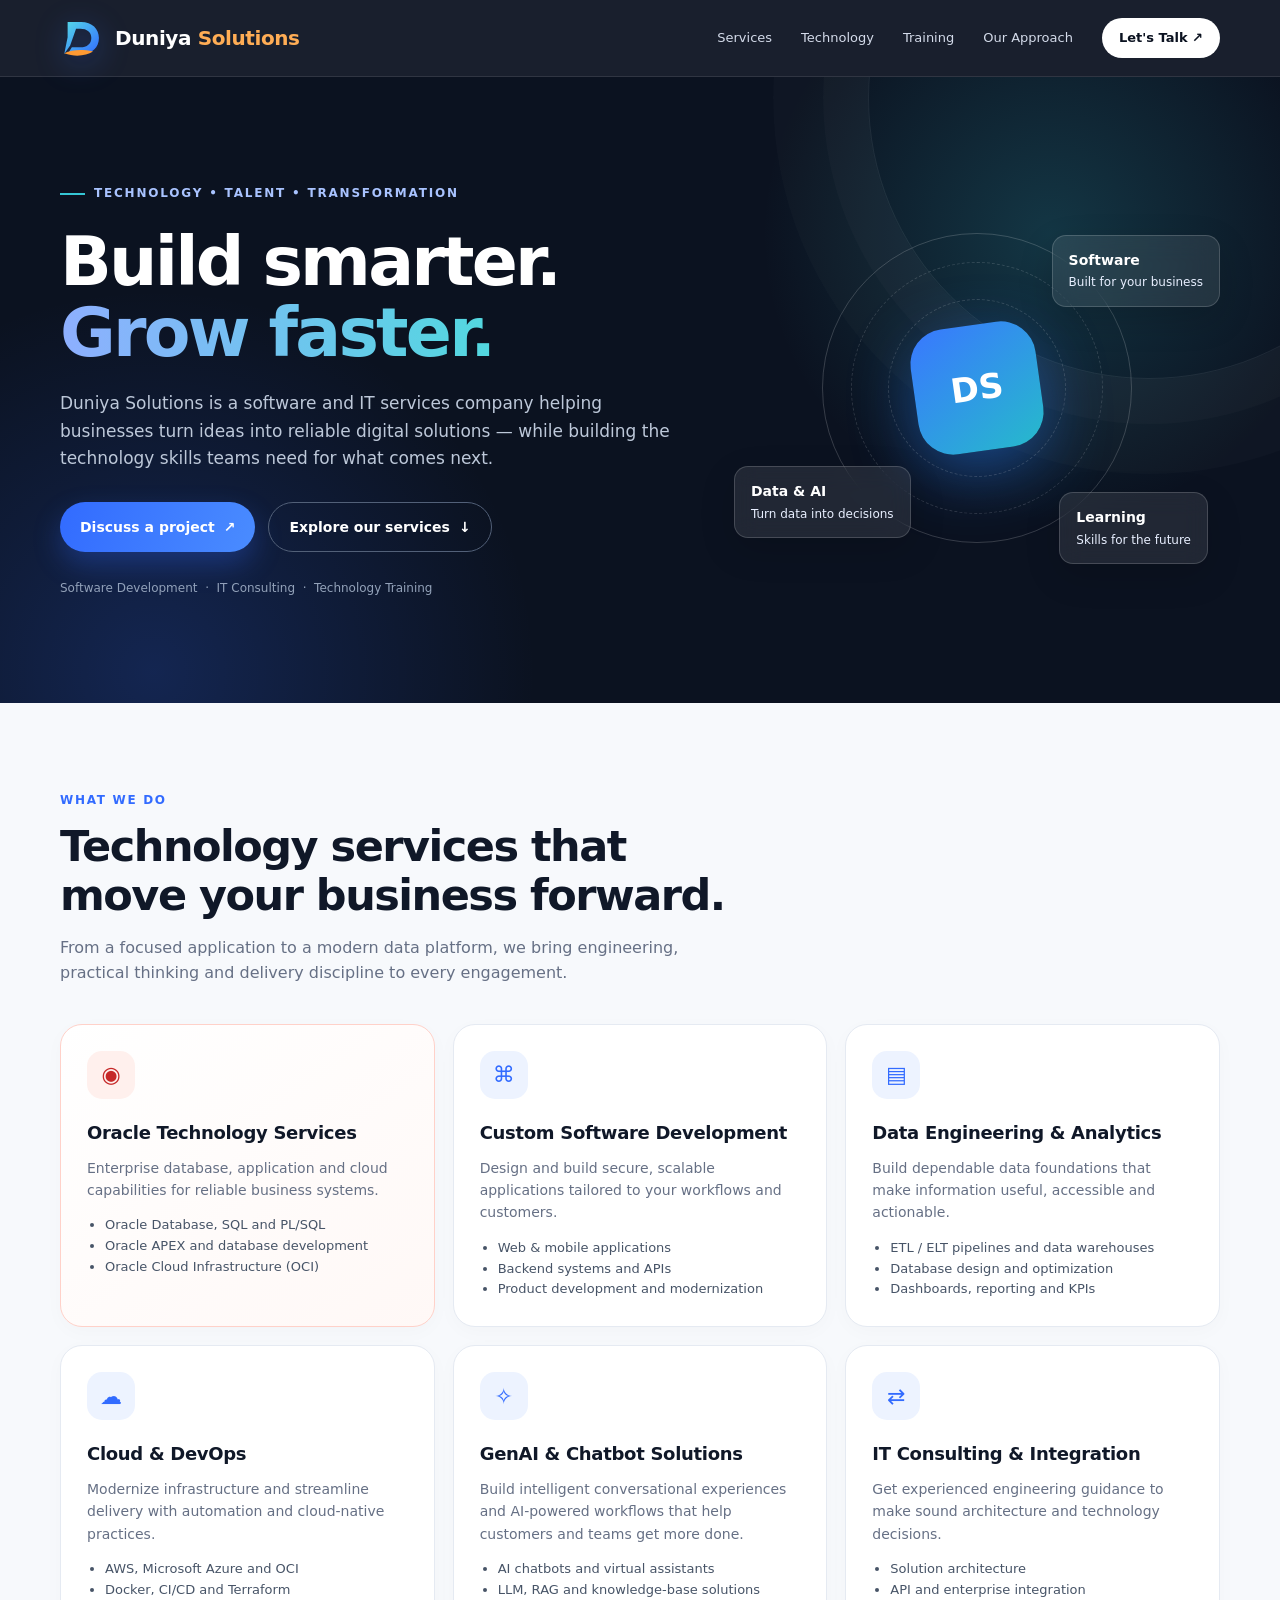
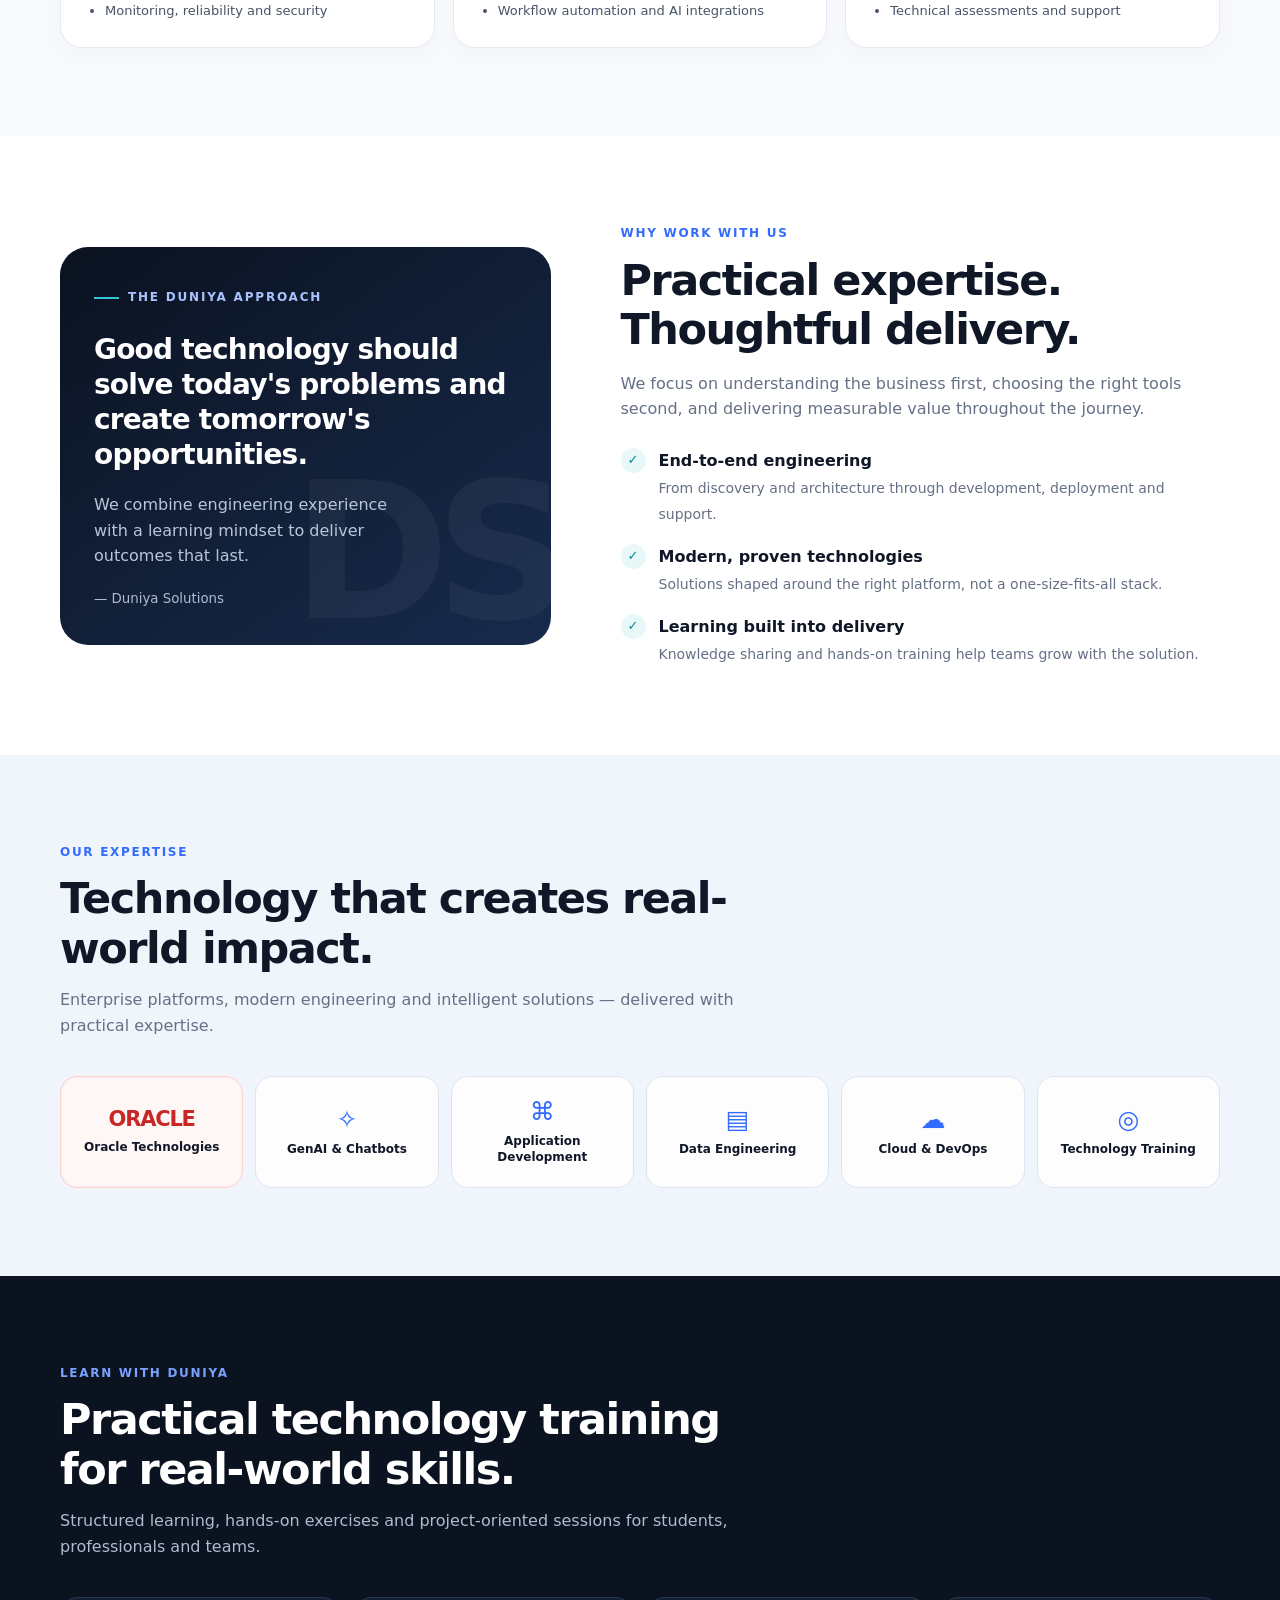
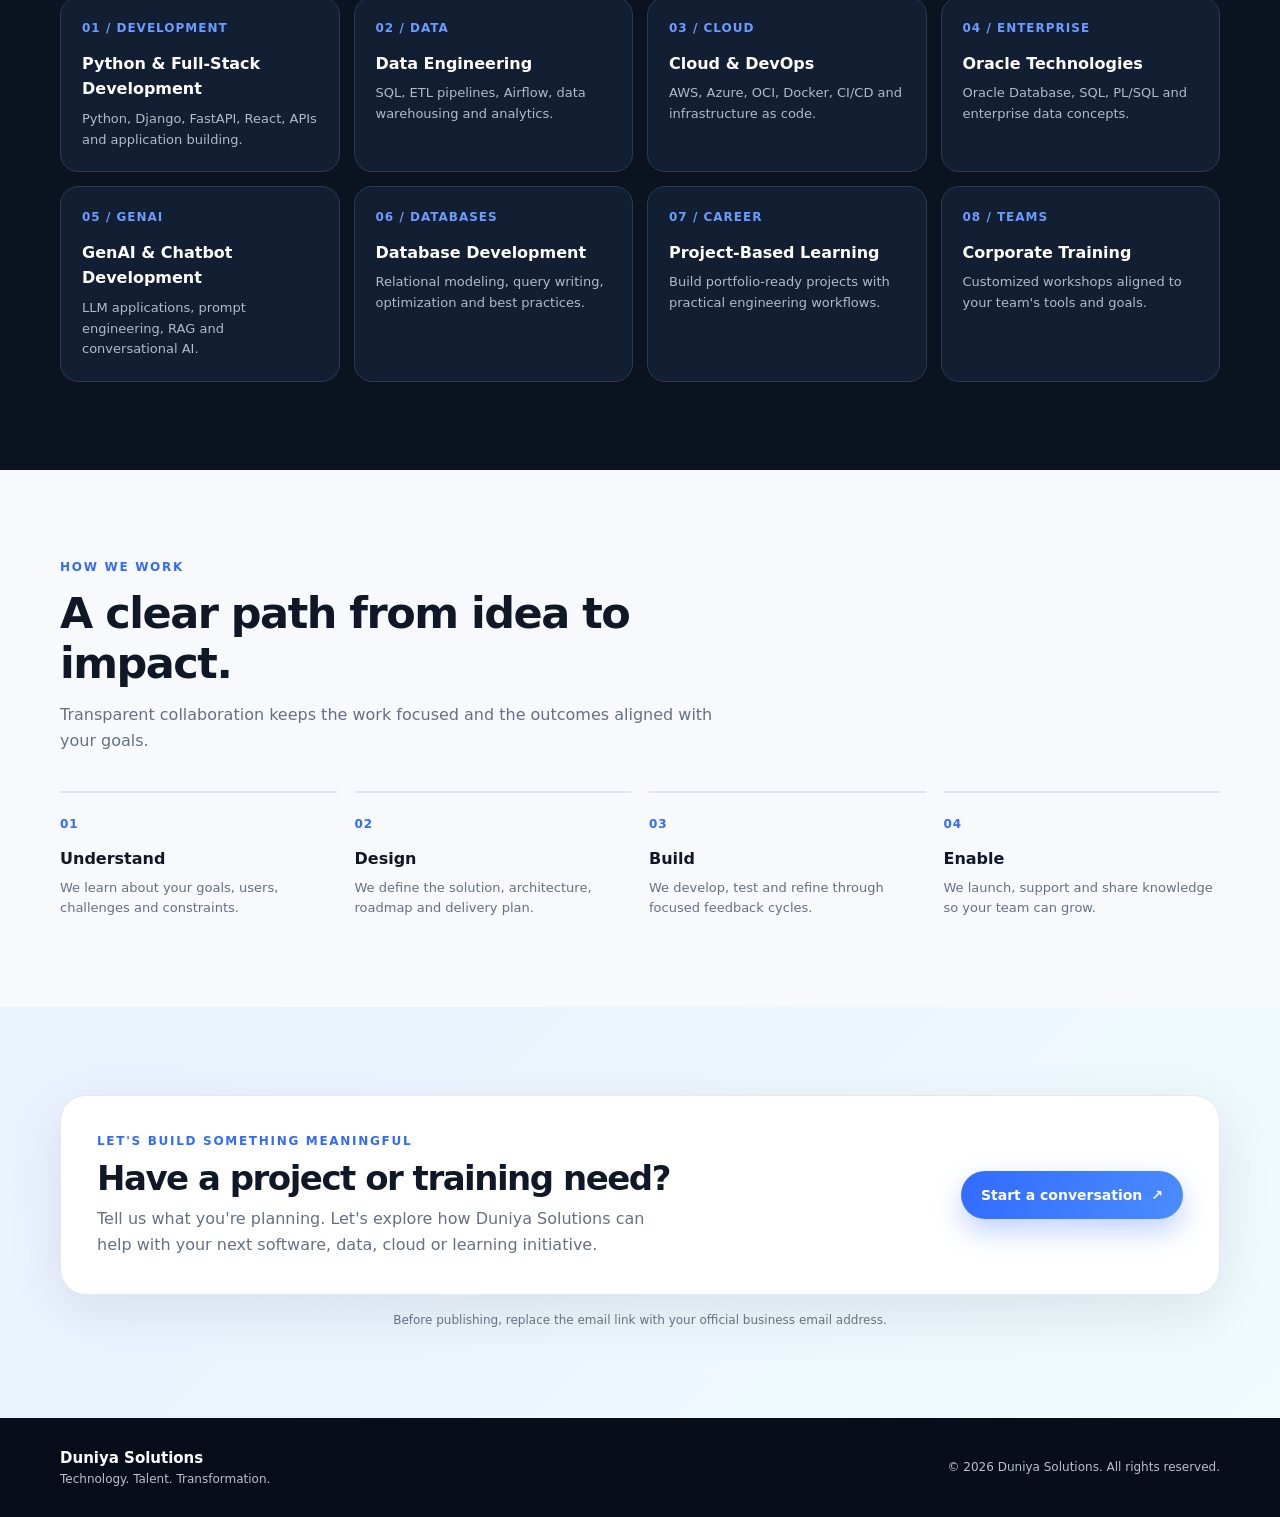
==== index.html @ d9792e9b "Initial commit" ====
<!DOCTYPE html>
<html lang="en">
<head>
  <meta charset="UTF-8" />
  <meta name="viewport" content="width=device-width, initial-scale=1.0" />
  <meta name="description" content="Duniya Solutions provides IT services, Oracle technology solutions, GenAI and chatbot development, and hands-on technology training." />
  <meta name="theme-color" content="#0b1220" />
  <title>Duniya Solutions | IT Services & Technology Training</title>
  <style>
    :root {
      --bg: #f7f9fc; --ink: #101828; --muted: #667085; --navy: #0b1220;
      --blue: #326bff; --cyan: #35c6d5; --line: #e5eaf2; --white: #fff;
      --soft: #edf3ff; --shadow: 0 18px 55px rgba(16,24,40,.09);
      --radius: 22px;
    }
    * { box-sizing: border-box; }
    html { scroll-behavior: smooth; }
    body { margin: 0; font-family: Inter, ui-sans-serif, system-ui, -apple-system, BlinkMacSystemFont, "Segoe UI", sans-serif; color: var(--ink); background: var(--bg); line-height: 1.6; }
    a { color: inherit; text-decoration: none; }
    .container { width: min(1160px, calc(100% - 44px)); margin: 0 auto; }
    .nav-wrap { position: sticky; top: 0; z-index: 20; background: rgba(11,18,32,.94); backdrop-filter: blur(14px); border-bottom: 1px solid rgba(255,255,255,.1); }
    nav { height: 76px; display: flex; align-items: center; justify-content: space-between; color: white; }
    .brand { display: flex; align-items: center; gap: 11px; font-weight: 800; letter-spacing: -.4px; font-size: 20px; }
    .brand-mark { width: 44px; height: 44px; flex: 0 0 44px; filter: drop-shadow(0 7px 15px rgba(50,107,255,.35)); overflow: visible; } .brand em { color:#ffad55; font-style:normal; }
    .nav-links { display: flex; align-items: center; gap: 29px; font-size: 13px; color: #d4dbea; }
    .nav-links a:hover { color: white; }
    .nav-cta { padding: 10px 17px; border-radius: 999px; background: white; color: var(--navy)!important; font-weight: 750; }
    .menu-btn { display: none; border: 1px solid #344054; color: white; background: transparent; border-radius: 10px; padding: 8px 11px; font-size: 20px; }
    .hero { position: relative; overflow: hidden; background: radial-gradient(circle at 82% 25%,rgba(53,198,213,.2),transparent 25%), radial-gradient(circle at 12% 95%,rgba(50,107,255,.22),transparent 30%), var(--navy); color: white; padding: 100px 0 104px; }
    .hero:after { content:""; position:absolute; width:560px; height:560px; border:1px solid rgba(255,255,255,.08); border-radius:50%; right:-150px; top:-260px; box-shadow:0 0 0 45px rgba(255,255,255,.018),0 0 0 95px rgba(255,255,255,.014); }
    .hero-grid { display:grid; grid-template-columns: 1.12fr .88fr; gap:55px; align-items:center; position:relative; z-index:1; }
    .eyebrow { display:inline-flex; align-items:center; gap:9px; color:#a9c3ff; font-size:12px; text-transform:uppercase; letter-spacing:1.8px; font-weight:800; }
    .eyebrow:before { content:""; width:25px; height:2px; background:var(--cyan); }
    h1 { font-size: clamp(42px,6vw,68px); line-height:1.05; letter-spacing:-2.8px; margin:22px 0; max-width:720px; }
    h1 span { background:linear-gradient(90deg,#8eafff,#52d8df); -webkit-background-clip:text; background-clip:text; color:transparent; }
    .hero p { color:#bdc8d9; font-size:17px; max-width:610px; margin:0 0 30px; }
    .actions { display:flex; gap:13px; flex-wrap:wrap; }
    .btn { display:inline-flex; align-items:center; justify-content:center; gap:9px; padding:13px 20px; border-radius:999px; font-weight:750; font-size:14px; transition:.2s; }
    .btn-primary { background:linear-gradient(110deg,var(--blue),#4a8cff); color:white; box-shadow:0 12px 28px rgba(50,107,255,.3); }
    .btn-primary:hover { transform:translateY(-2px); }
    .btn-outline { border:1px solid #526078; color:white; }
    .hero-note { margin-top:27px; color:#93a2b9; font-size:12px; }
    .visual { min-height:360px; position:relative; display:grid; place-items:center; }
    .orbit { width:310px; height:310px; border:1px solid rgba(255,255,255,.18); border-radius:50%; display:grid; place-items:center; position:relative; }
    .orbit:before,.orbit:after { content:""; position:absolute; border:1px dashed rgba(255,255,255,.15); border-radius:50%; }
    .orbit:before { inset:28px; } .orbit:after { inset:65px; }
    .core { width:126px; height:126px; border-radius:35px; background:linear-gradient(145deg,#3978ff,#26bacb); display:grid; place-items:center; font-size:34px; font-weight:900; box-shadow:0 20px 65px rgba(40,126,255,.45); transform:rotate(-8deg); }
    .float-card { position:absolute; padding:13px 16px; background:rgba(255,255,255,.09); border:1px solid rgba(255,255,255,.17); backdrop-filter:blur(12px); border-radius:14px; color:#e8efff; font-size:12px; box-shadow:0 12px 35px rgba(0,0,0,.15); }
    .float-card b { display:block; font-size:14px; color:white; margin-bottom:2px; }
    .fc1 { top:27px; right:0; } .fc2 { bottom:30px; left:0; } .fc3 { bottom:4px; right:12px; }
    .section { padding:88px 0; }
    .section-head { max-width:680px; margin-bottom:38px; }
    .kicker { color:var(--blue); font-size:12px; text-transform:uppercase; letter-spacing:1.7px; font-weight:850; }
    h2 { font-size:clamp(30px,4vw,43px); letter-spacing:-1.5px; line-height:1.15; margin:12px 0 14px; }
    .section-head p { color:var(--muted); margin:0; font-size:16px; }
    .services { display:grid; grid-template-columns:repeat(3,1fr); gap:18px; }
    .service { background:white; border:1px solid var(--line); border-radius:var(--radius); padding:26px; box-shadow:0 5px 20px rgba(16,24,40,.025); transition:.2s; }
    .service:hover { transform:translateY(-4px); box-shadow:var(--shadow); }
    .service-icon { width:48px; height:48px; border-radius:15px; background:var(--soft); color:var(--blue); display:grid; place-items:center; font-size:22px; margin-bottom:20px; }
    .service h3 { margin:0 0 9px; font-size:18px; letter-spacing:-.3px; }
    .service p { color:var(--muted); font-size:14px; margin:0; }
    .service ul { padding-left:18px; margin:14px 0 0; color:#475467; font-size:13px; }
    .split { background:white; }
    .split-grid { display:grid; grid-template-columns:.9fr 1.1fr; gap:70px; align-items:center; }
    .statement { background:linear-gradient(145deg,#0b1220,#172b4d); color:white; border-radius:28px; padding:34px; min-height:340px; position:relative; overflow:hidden; }
    .statement:after { content:"DS"; position:absolute; right:-6px; bottom:-60px; font-size:190px; font-weight:900; color:rgba(255,255,255,.045); letter-spacing:-15px; }
    .statement .quote { font-size:28px; line-height:1.25; font-weight:750; letter-spacing:-.8px; position:relative; z-index:1; margin-top:25px; }
    .statement small { color:#aebbd0; position:relative; z-index:1; }
    .check-list { display:grid; gap:17px; margin-top:26px; }
    .check { display:flex; gap:13px; align-items:flex-start; }
    .check-mark { flex:0 0 25px; width:25px; height:25px; border-radius:50%; background:#e8f8f8; color:#078b98; display:grid; place-items:center; font-size:13px; font-weight:900; }
    .check b { display:block; margin-bottom:2px; } .check span { color:var(--muted); font-size:14px; }
    .tech { background:#f0f4fb; }
    .tech-grid { display:grid; grid-template-columns:1fr 1fr; gap:18px; }
    .tech-card { background:white; border:1px solid var(--line); border-radius:20px; padding:23px; }
    .tech-card h3 { margin:0 0 14px; font-size:16px; }
    .tags { display:flex; flex-wrap:wrap; gap:8px; }
    .tag { background:#f3f6fb; border:1px solid #e7ecf4; border-radius:999px; padding:7px 11px; font-size:12px; color:#344054; font-weight:650; }
    .tag.oracle { background:#fff1ef; border-color:#ffd8d2; color:#b42318; }
    .training { background:var(--navy); color:white; }
    .training .section-head p { color:#aebbd0; }
    .training-grid { display:grid; grid-template-columns:repeat(4,1fr); gap:14px; }
    .course { border:1px solid #2c3a52; background:#121e31; border-radius:18px; padding:21px; }
    .course .num { color:#6d9bff; font-size:12px; font-weight:850; letter-spacing:1px; }
    .course h3 { font-size:16px; margin:12px 0 7px; }
    .course p { color:#aebbd0; font-size:13px; margin:0; }
    .training .kicker { color:#79a1ff; }
    .process-grid { display:grid; grid-template-columns:repeat(4,1fr); gap:18px; counter-reset:step; }
    .process { border-top:2px solid #dce5f5; padding-top:17px; }
    .process:before { counter-increment:step; content:"0" counter(step); color:var(--blue); font-weight:850; font-size:12px; letter-spacing:1px; }
    .process h3 { font-size:16px; margin:10px 0 6px; }
    .process p { color:var(--muted); font-size:13px; margin:0; }
    .contact { background:linear-gradient(135deg,#eaf1ff,#effbfc); }
    .contact-box { display:flex; align-items:center; justify-content:space-between; gap:30px; background:white; border:1px solid #e1e9f5; border-radius:26px; padding:36px; box-shadow:var(--shadow); }
    .contact-box h2 { font-size:34px; margin:8px 0; }
    .contact-box p { color:var(--muted); margin:0; max-width:560px; }
    footer { background:#080e19; color:#b5c0d0; padding:28px 0; font-size:12px; }
    .footer-inner { display:flex; justify-content:space-between; align-items:center; gap:18px; }
    .footer-brand { color:white; font-weight:800; font-size:15px; }

    /* Brand motion and compact expertise strip */
    .brand-mark { animation: logoFloat 5s ease-in-out infinite; }
    .hero .eyebrow { animation: fadeUp .7s both; }
    .hero h1 { animation: fadeUp .85s .08s both; }
    .hero p, .hero .actions { animation: fadeUp .9s .16s both; }
    .orbit { animation: orbitFloat 7s ease-in-out infinite; }
    .orbit:before { animation: spin 24s linear infinite; }
    .orbit:after { animation: spin 18s linear infinite reverse; }
    .core { animation: coreGlow 3.5s ease-in-out infinite alternate; }
    .float-card { animation: cardFloat 5s ease-in-out infinite; }
    .fc2 { animation-delay: -1.6s; } .fc3 { animation-delay: -3s; }
    .expertise-strip { display:grid; grid-template-columns:repeat(6,1fr); gap:12px; }
    .expertise-item { min-height:112px; border:1px solid #dce5f2; background:rgba(255,255,255,.86); border-radius:17px; padding:17px 12px; display:flex; flex-direction:column; align-items:center; justify-content:center; gap:9px; text-align:center; transition:transform .25s,box-shadow .25s,border-color .25s; }
    .expertise-item:hover { transform:translateY(-5px); box-shadow:0 13px 30px rgba(16,24,40,.09); border-color:#9bb8ff; }
    .expertise-item b { font-size:12px; line-height:1.35; }
    .expertise-icon { font-size:25px; color:#326bff; line-height:1; }
    .oracle-item { background:#fff7f5; border-color:#ffd1c9; box-shadow:inset 0 0 0 1px rgba(180,35,24,.04); }
    .oracle-word { color:#c62828; font-weight:900; font-size:21px; letter-spacing:-1.2px; line-height:1; }
    .oracle-service { border-color:#ffd1c9; background:linear-gradient(145deg,#fff,#fff8f6); }
    .oracle-service .service-icon { background:#fff0ed; color:#c62828; }
    @keyframes fadeUp { from { opacity:0; transform:translateY(18px); } to { opacity:1; transform:translateY(0); } }
    @keyframes orbitFloat { 0%,100% { transform:translateY(0); } 50% { transform:translateY(-11px); } }
    @keyframes spin { to { transform:rotate(360deg); } }
    @keyframes logoFloat { 0%,100% { transform:translateY(0); } 50% { transform:translateY(-2px); } }
    @keyframes coreGlow { from { box-shadow:0 15px 45px rgba(40,126,255,.3); } to { box-shadow:0 20px 70px rgba(53,198,213,.55); } }
    @keyframes cardFloat { 0%,100% { transform:translateY(0); } 50% { transform:translateY(-7px); } }
    @media (prefers-reduced-motion: reduce) {
      *, *::before, *::after { animation-duration:.01ms !important; animation-iteration-count:1 !important; scroll-behavior:auto !important; transition-duration:.01ms !important; }
    }

    @media (max-width:900px) {
      .hero-grid,.split-grid { grid-template-columns:1fr; gap:30px; }
      .visual { min-height:330px; }
      .services { grid-template-columns:repeat(2,1fr); }
      .expertise-strip { grid-template-columns:repeat(3,1fr); }
      .training-grid { grid-template-columns:repeat(2,1fr); }
      .split-grid { gap:35px; }
    }
    @media (max-width:640px) {
      .container { width:min(100% - 32px,1160px); }
      nav { height:68px; }
      .menu-btn { display:block; }
      .nav-links { display:none; position:absolute; top:68px; left:0; right:0; padding:18px 22px 22px; background:#0b1220; flex-direction:column; align-items:stretch; gap:18px; border-top:1px solid #26344a; }
      .nav-links.open { display:flex; }
      .nav-cta { text-align:center; }
      .hero { padding:72px 0 65px; }
      h1 { letter-spacing:-1.8px; }
      .hero p { font-size:15px; }
      .visual { transform:scale(.88); margin:-10px -20px; }
      .section { padding:66px 0; }
      .services,.tech-grid,.training-grid,.process-grid { grid-template-columns:1fr; }
      .expertise-strip { grid-template-columns:repeat(2,1fr); }
      .contact-box { align-items:flex-start; flex-direction:column; padding:26px; }
      .contact-box h2 { font-size:29px; }
      .footer-inner { flex-direction:column; align-items:flex-start; }
    }
  </style>
</head>
<body>
  <div class="nav-wrap">
    <nav class="container">
      <a class="brand" href="#home" aria-label="Duniya Solutions home"><svg class="brand-mark" viewBox="0 0 52 52" role="img" aria-label="Duniya Solutions logo">
        <defs><linearGradient id="logoBlue" x1="0" y1="0" x2="1" y2="1"><stop stop-color="#55d9e8"/><stop offset="1" stop-color="#326bff"/></linearGradient></defs>
        <path d="M9 7h16c13 0 21 8 21 19S38 45 25 45H9l5-8h10c8 0 13-4 13-11S32 15 24 15h-5l-7 20-7 10 4-20z" fill="url(#logoBlue)"/>
        <path d="M5 44c10-4 20-5 34-2-8 5-21 7-34 2z" fill="#ff9a32"/>
      </svg><span>Duniya <em>Solutions</em></span></a>
      <button class="menu-btn" id="menuBtn" aria-label="Toggle navigation" aria-expanded="false">☰</button>
      <div class="nav-links" id="navLinks">
        <a href="#services">Services</a><a href="#technology">Technology</a><a href="#training">Training</a><a href="#approach">Our Approach</a><a class="nav-cta" href="#contact">Let's Talk <span>↗</span></a>
      </div>
    </nav>
  </div>

  <main>
    <section class="hero" id="home">
      <div class="container hero-grid">
        <div>
          <div class="eyebrow">Technology • Talent • Transformation</div>
          <h1>Build smarter.<br><span>Grow faster.</span></h1>
          <p>Duniya Solutions is a software and IT services company helping businesses turn ideas into reliable digital solutions — while building the technology skills teams need for what comes next.</p>
          <div class="actions">
            <a class="btn btn-primary" href="#contact">Discuss a project <span>↗</span></a>
            <a class="btn btn-outline" href="#services">Explore our services <span>↓</span></a>
          </div>
          <div class="hero-note">Software Development&nbsp; · &nbsp;IT Consulting&nbsp; · &nbsp;Technology Training</div>
        </div>
        <div class="visual" aria-label="Technology illustration">
          <div class="orbit"><div class="core">DS</div></div>
          <div class="float-card fc1"><b>Software</b>Built for your business</div>
          <div class="float-card fc2"><b>Data & AI</b>Turn data into decisions</div>
          <div class="float-card fc3"><b>Learning</b>Skills for the future</div>
        </div>
      </div>
    </section>

    <section class="section" id="services">
      <div class="container">
        <div class="section-head"><div class="kicker">What we do</div><h2>Technology services that move your business forward.</h2><p>From a focused application to a modern data platform, we bring engineering, practical thinking and delivery discipline to every engagement.</p></div>
        <div class="services">
          <article class="service oracle-service"><div class="service-icon">◉</div><h3>Oracle Technology Services</h3><p>Enterprise database, application and cloud capabilities for reliable business systems.</p><ul><li>Oracle Database, SQL and PL/SQL</li><li>Oracle APEX and database development</li><li>Oracle Cloud Infrastructure (OCI)</li></ul></article>
          <article class="service"><div class="service-icon">⌘</div><h3>Custom Software Development</h3><p>Design and build secure, scalable applications tailored to your workflows and customers.</p><ul><li>Web & mobile applications</li><li>Backend systems and APIs</li><li>Product development and modernization</li></ul></article>
          <article class="service"><div class="service-icon">▤</div><h3>Data Engineering & Analytics</h3><p>Build dependable data foundations that make information useful, accessible and actionable.</p><ul><li>ETL / ELT pipelines and data warehouses</li><li>Database design and optimization</li><li>Dashboards, reporting and KPIs</li></ul></article>
          <article class="service"><div class="service-icon">☁</div><h3>Cloud & DevOps</h3><p>Modernize infrastructure and streamline delivery with automation and cloud-native practices.</p><ul><li>AWS, Microsoft Azure and OCI</li><li>Docker, CI/CD and Terraform</li><li>Monitoring, reliability and security</li></ul></article>
          <article class="service"><div class="service-icon">✧</div><h3>GenAI & Chatbot Solutions</h3><p>Build intelligent conversational experiences and AI-powered workflows that help customers and teams get more done.</p><ul><li>AI chatbots and virtual assistants</li><li>LLM, RAG and knowledge-base solutions</li><li>Workflow automation and AI integrations</li></ul></article>
          <article class="service"><div class="service-icon">⇄</div><h3>IT Consulting & Integration</h3><p>Get experienced engineering guidance to make sound architecture and technology decisions.</p><ul><li>Solution architecture</li><li>API and enterprise integration</li><li>Technical assessments and support</li></ul></article>
        </div>
      </div>
    </section>

    <section class="section split" id="approach">
      <div class="container split-grid">
        <div class="statement"><div class="eyebrow">The Duniya approach</div><div class="quote">Good technology should solve today's problems and create tomorrow's opportunities.</div><p style="color:#b8c6db;max-width:310px;margin-top:20px;position:relative;z-index:1">We combine engineering experience with a learning mindset to deliver outcomes that last.</p><small>— Duniya Solutions</small></div>
        <div><div class="kicker">Why work with us</div><h2>Practical expertise.<br>Thoughtful delivery.</h2><p style="color:var(--muted)">We focus on understanding the business first, choosing the right tools second, and delivering measurable value throughout the journey.</p>
          <div class="check-list">
            <div class="check"><div class="check-mark">✓</div><div><b>End-to-end engineering</b><span>From discovery and architecture through development, deployment and support.</span></div></div>
            <div class="check"><div class="check-mark">✓</div><div><b>Modern, proven technologies</b><span>Solutions shaped around the right platform, not a one-size-fits-all stack.</span></div></div>
            <div class="check"><div class="check-mark">✓</div><div><b>Learning built into delivery</b><span>Knowledge sharing and hands-on training help teams grow with the solution.</span></div></div>
          </div>
        </div>
      </div>
    </section>

    <section class="section tech" id="technology">
      <div class="container">
        <div class="section-head"><div class="kicker">Our expertise</div><h2>Technology that creates real-world impact.</h2><p>Enterprise platforms, modern engineering and intelligent solutions — delivered with practical expertise.</p></div>
        <div class="expertise-strip">
          <div class="expertise-item oracle-item"><span class="oracle-word">ORACLE</span><b>Oracle Technologies</b></div>
          <div class="expertise-item"><span class="expertise-icon">✧</span><b>GenAI & Chatbots</b></div>
          <div class="expertise-item"><span class="expertise-icon">⌘</span><b>Application Development</b></div>
          <div class="expertise-item"><span class="expertise-icon">▤</span><b>Data Engineering</b></div>
          <div class="expertise-item"><span class="expertise-icon">☁</span><b>Cloud & DevOps</b></div>
          <div class="expertise-item"><span class="expertise-icon">◎</span><b>Technology Training</b></div>
        </div>
      </div>
    </section>

    <section class="section training" id="training">
      <div class="container">
        <div class="section-head"><div class="kicker">Learn with Duniya</div><h2>Practical technology training for real-world skills.</h2><p>Structured learning, hands-on exercises and project-oriented sessions for students, professionals and teams.</p></div>
        <div class="training-grid">
          <article class="course"><div class="num">01 / DEVELOPMENT</div><h3>Python & Full-Stack Development</h3><p>Python, Django, FastAPI, React, APIs and application building.</p></article>
          <article class="course"><div class="num">02 / DATA</div><h3>Data Engineering</h3><p>SQL, ETL pipelines, Airflow, data warehousing and analytics.</p></article>
          <article class="course"><div class="num">03 / CLOUD</div><h3>Cloud & DevOps</h3><p>AWS, Azure, OCI, Docker, CI/CD and infrastructure as code.</p></article>
          <article class="course"><div class="num">04 / ENTERPRISE</div><h3>Oracle Technologies</h3><p>Oracle Database, SQL, PL/SQL and enterprise data concepts.</p></article>
          <article class="course"><div class="num">05 / GENAI</div><h3>GenAI & Chatbot Development</h3><p>LLM applications, prompt engineering, RAG and conversational AI.</p></article>
          <article class="course"><div class="num">06 / DATABASES</div><h3>Database Development</h3><p>Relational modeling, query writing, optimization and best practices.</p></article>
          <article class="course"><div class="num">07 / CAREER</div><h3>Project-Based Learning</h3><p>Build portfolio-ready projects with practical engineering workflows.</p></article>
          <article class="course"><div class="num">08 / TEAMS</div><h3>Corporate Training</h3><p>Customized workshops aligned to your team's tools and goals.</p></article>
        </div>
      </div>
    </section>

    <section class="section">
      <div class="container">
        <div class="section-head"><div class="kicker">How we work</div><h2>A clear path from idea to impact.</h2><p>Transparent collaboration keeps the work focused and the outcomes aligned with your goals.</p></div>
        <div class="process-grid">
          <div class="process"><h3>Understand</h3><p>We learn about your goals, users, challenges and constraints.</p></div>
          <div class="process"><h3>Design</h3><p>We define the solution, architecture, roadmap and delivery plan.</p></div>
          <div class="process"><h3>Build</h3><p>We develop, test and refine through focused feedback cycles.</p></div>
          <div class="process"><h3>Enable</h3><p>We launch, support and share knowledge so your team can grow.</p></div>
        </div>
      </div>
    </section>

    <section class="section contact" id="contact">
      <div class="container">
        <div class="contact-box">
          <div><div class="kicker">Let's build something meaningful</div><h2>Have a project or training need?</h2><p>Tell us what you're planning. Let's explore how Duniya Solutions can help with your next software, data, cloud or learning initiative.</p></div>
          <a class="btn btn-primary" href="mailto:ADD-YOUR-EMAIL-HERE">Start a conversation <span>↗</span></a>
        </div>
        <p style="text-align:center;color:#667085;font-size:12px;margin:16px 0 0">Before publishing, replace the email link with your official business email address.</p>
      </div>
    </section>
  </main>

  <footer><div class="container footer-inner"><div><div class="footer-brand">Duniya Solutions</div><div>Technology. Talent. Transformation.</div></div><div>© <span id="year"></span> Duniya Solutions. All rights reserved.</div></div></footer>
  <script>
    const menuBtn = document.getElementById('menuBtn');
    const navLinks = document.getElementById('navLinks');
    menuBtn.addEventListener('click', () => {
      const isOpen = navLinks.classList.toggle('open');
      menuBtn.setAttribute('aria-expanded', String(isOpen));
    });
    navLinks.querySelectorAll('a').forEach(link => link.addEventListener('click', () => {
      navLinks.classList.remove('open');
      menuBtn.setAttribute('aria-expanded', 'false');
    }));
    document.getElementById('year').textContent = new Date().getFullYear();
  </script>
</body>
</html>
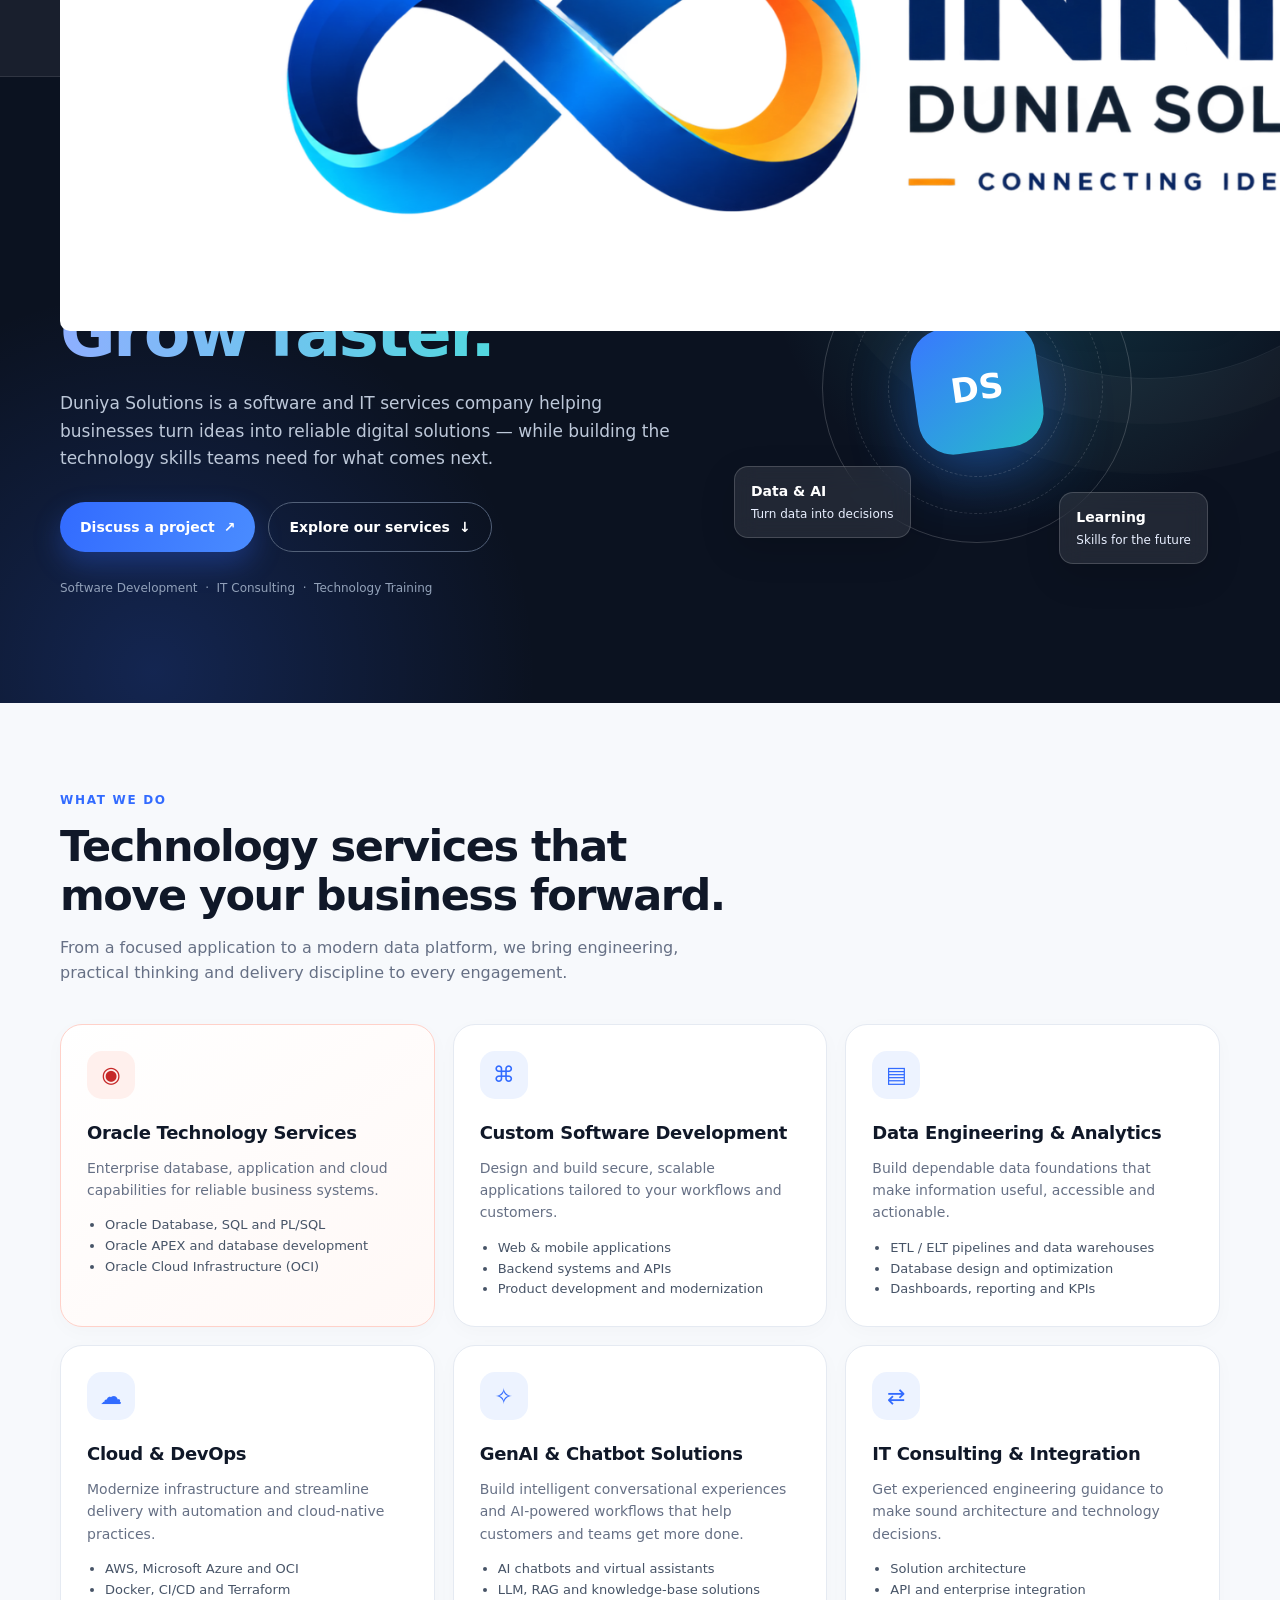
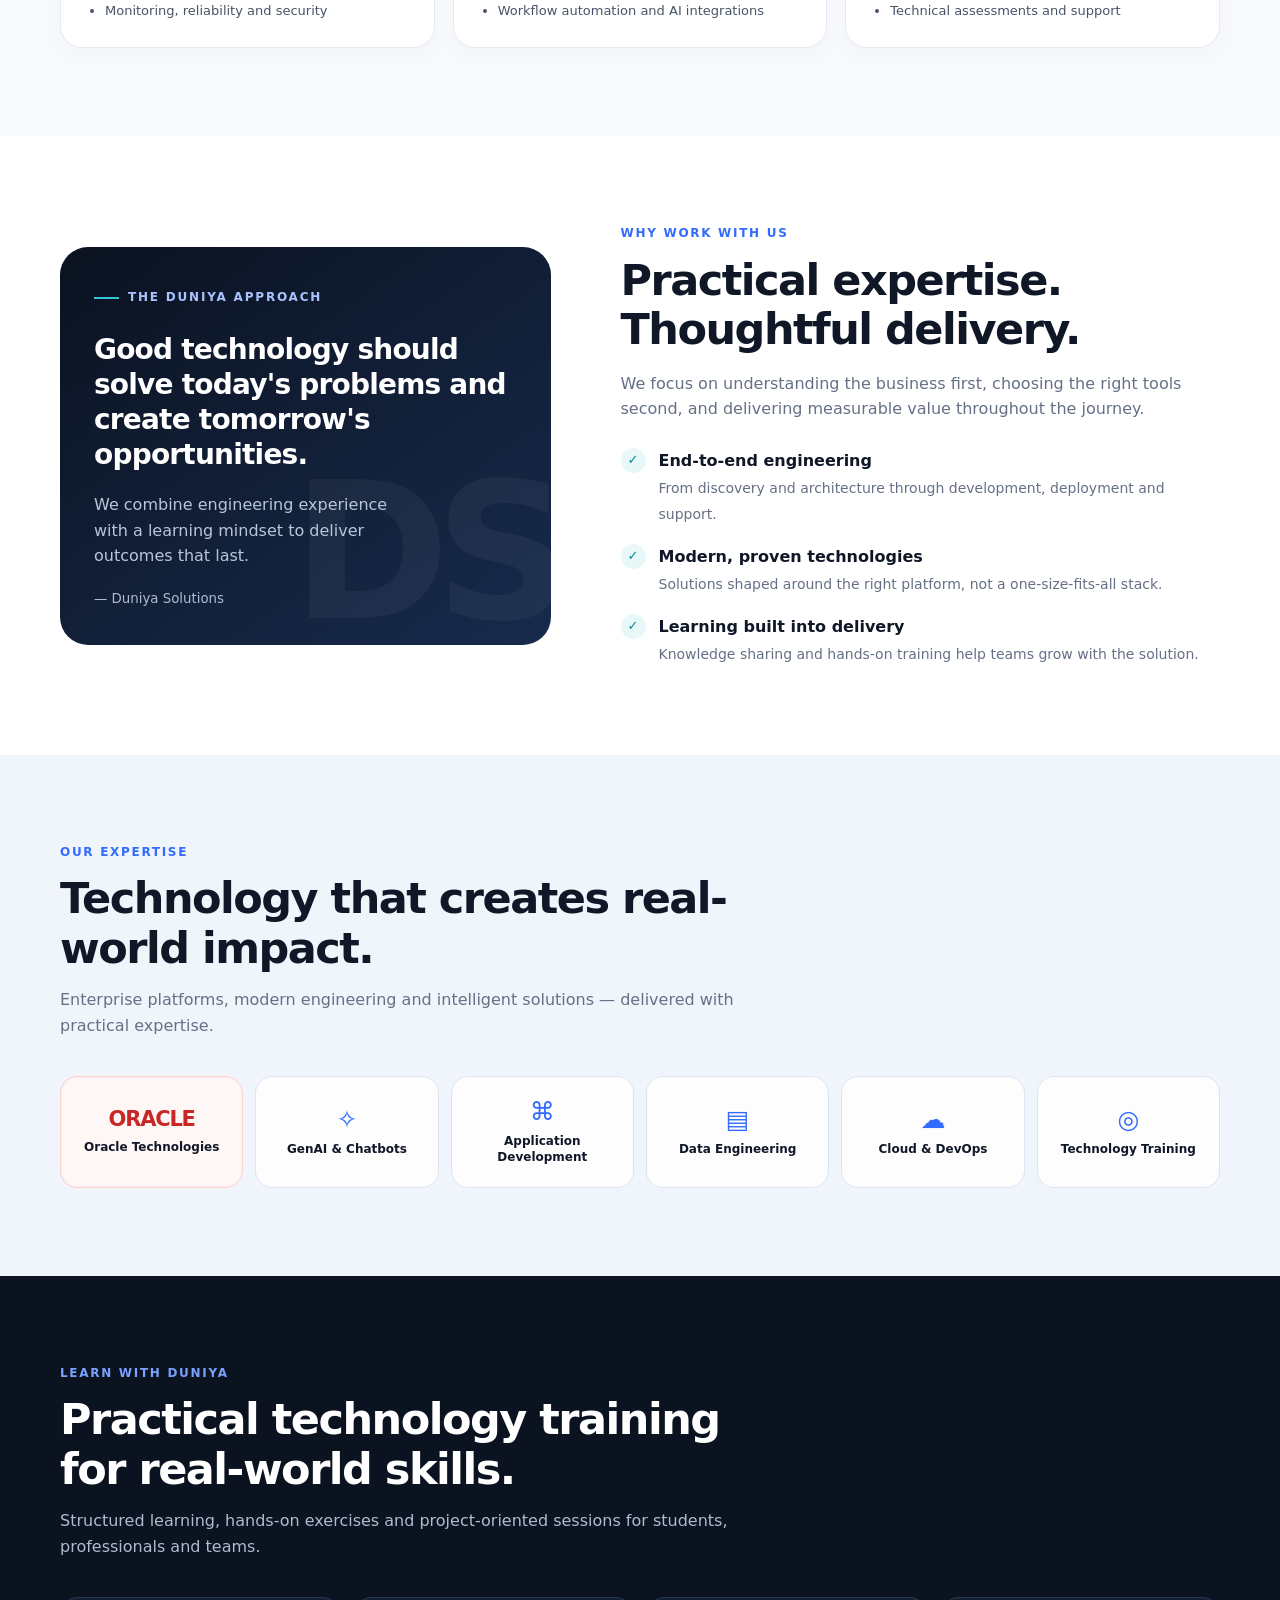
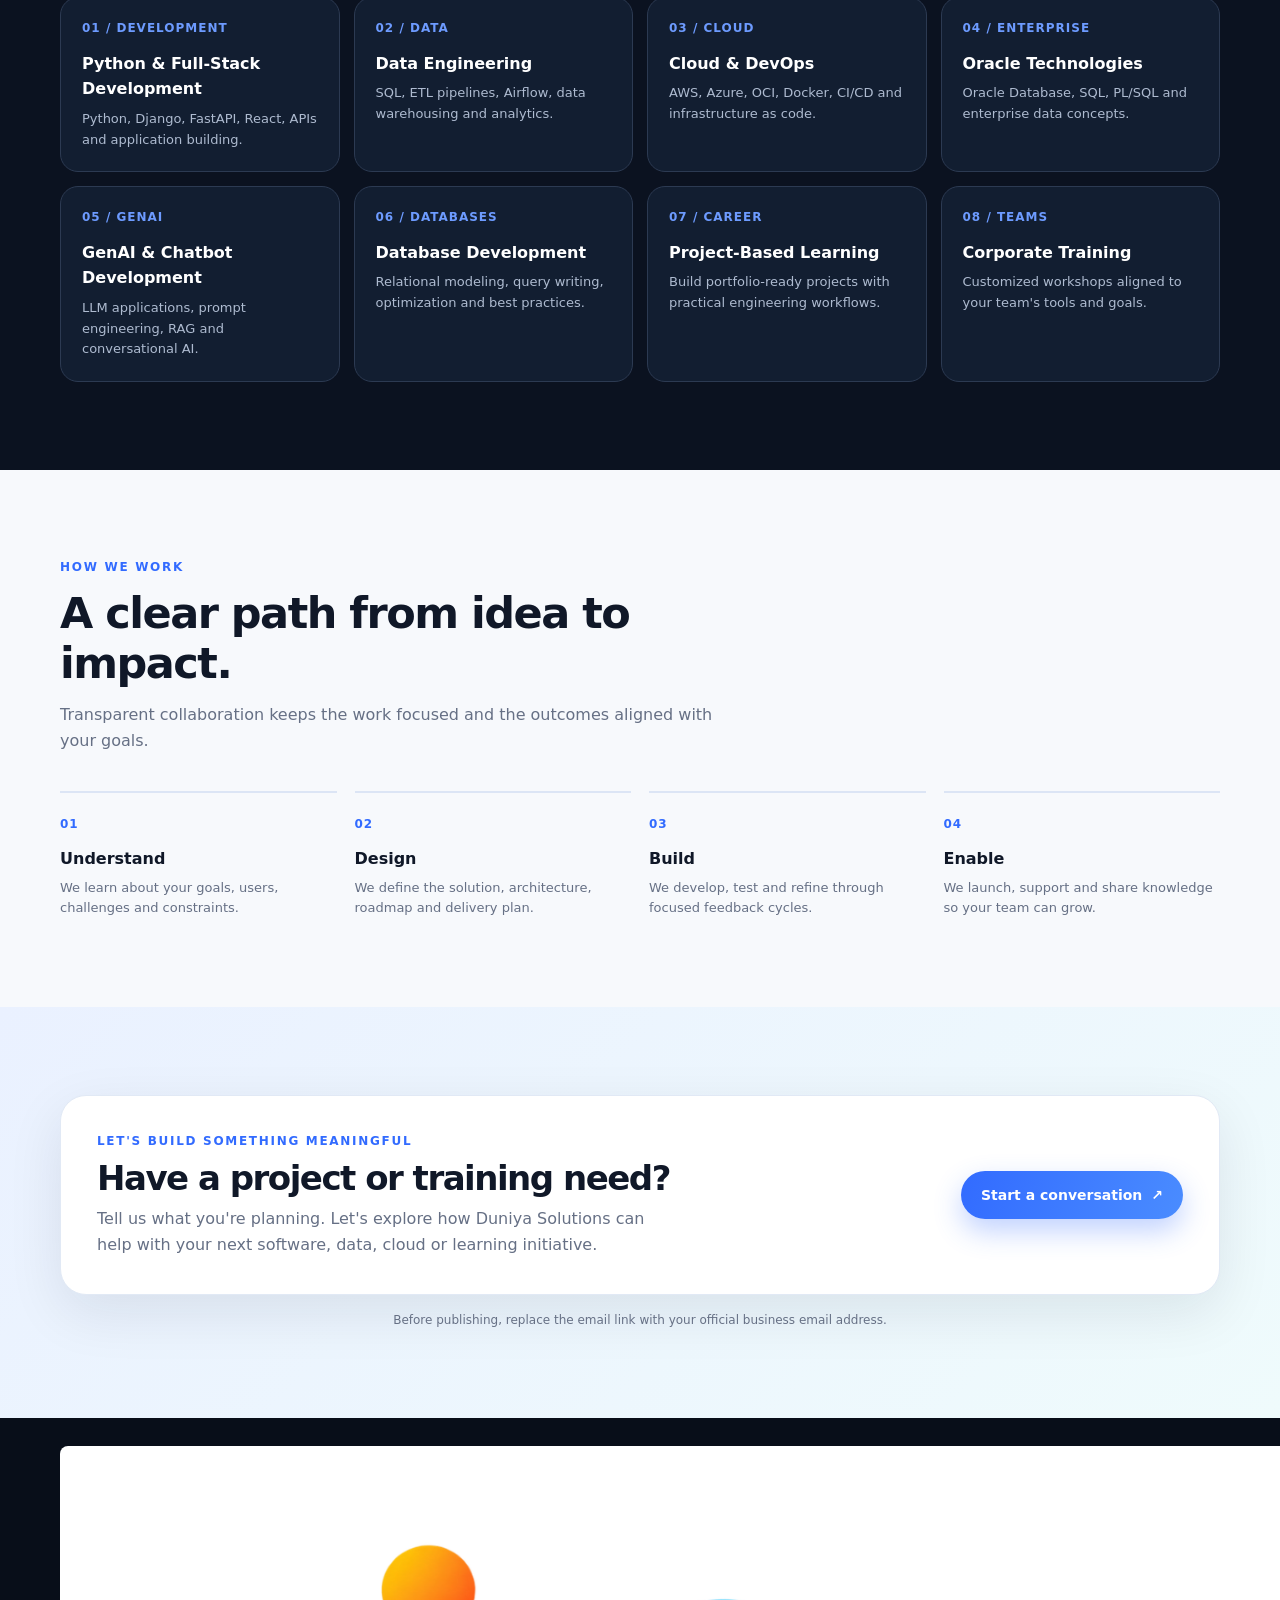
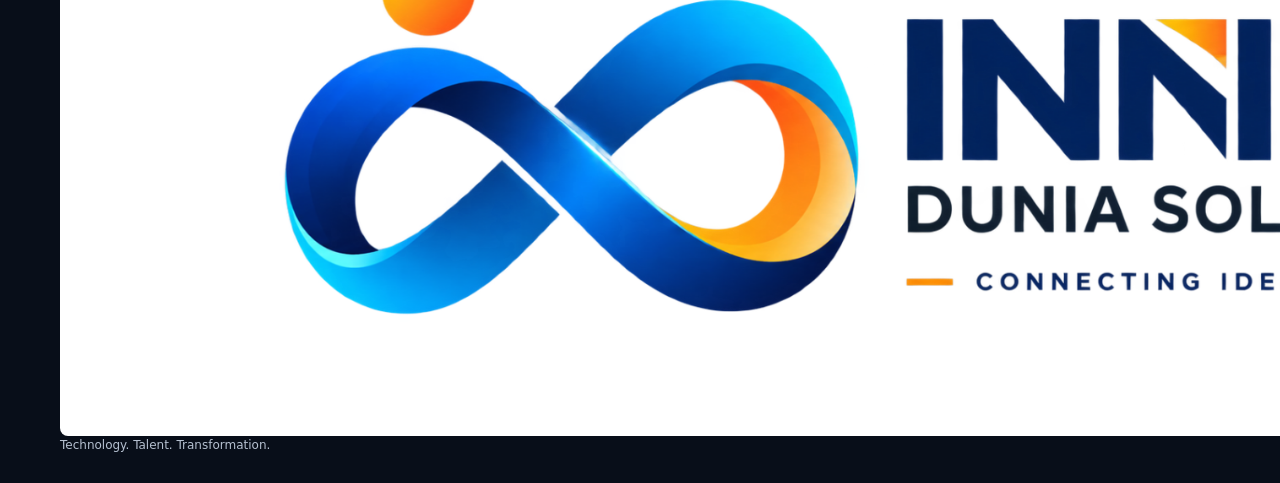
==== commit 7137cc4b: "logo added" ====
--- a/index.html
+++ b/index.html
@@ -21,7 +21,7 @@
     .nav-wrap { position: sticky; top: 0; z-index: 20; background: rgba(11,18,32,.94); backdrop-filter: blur(14px); border-bottom: 1px solid rgba(255,255,255,.1); }
     nav { height: 76px; display: flex; align-items: center; justify-content: space-between; color: white; }
     .brand { display: flex; align-items: center; gap: 11px; font-weight: 800; letter-spacing: -.4px; font-size: 20px; }
-    .brand-mark { width: 44px; height: 44px; flex: 0 0 44px; filter: drop-shadow(0 7px 15px rgba(50,107,255,.35)); overflow: visible; } .brand em { color:#ffad55; font-style:normal; }
+    .brand { gap: 0; padding: 5px 10px; background: #fff; border-radius: 10px; }\n    .brand-logo { display:block; width: 190px; height: 54px; object-fit: contain; }
     .nav-links { display: flex; align-items: center; gap: 29px; font-size: 13px; color: #d4dbea; }
     .nav-links a:hover { color: white; }
     .nav-cta { padding: 10px 17px; border-radius: 999px; background: white; color: var(--navy)!important; font-weight: 750; }
@@ -96,10 +96,10 @@
     .contact-box p { color:var(--muted); margin:0; max-width:560px; }
     footer { background:#080e19; color:#b5c0d0; padding:28px 0; font-size:12px; }
     .footer-inner { display:flex; justify-content:space-between; align-items:center; gap:18px; }
-    .footer-brand { color:white; font-weight:800; font-size:15px; }
+    .footer-brand { display:inline-block; padding:4px 8px; background:#fff; border-radius:8px; }\n    .footer-brand img { display:block; width:170px; height:48px; object-fit:contain; }
 
     /* Brand motion and compact expertise strip */
-    .brand-mark { animation: logoFloat 5s ease-in-out infinite; }
+    .brand-logo { animation: logoFloat 5s ease-in-out infinite; }
     .hero .eyebrow { animation: fadeUp .7s both; }
     .hero h1 { animation: fadeUp .85s .08s both; }
     .hero p, .hero .actions { animation: fadeUp .9s .16s both; }
@@ -138,7 +138,7 @@
     }
     @media (max-width:640px) {
       .container { width:min(100% - 32px,1160px); }
-      nav { height:68px; }
+      nav { height:68px; }\n      .brand { padding: 3px 7px; }\n      .brand-logo { width: 155px; height: 44px; }
       .menu-btn { display:block; }
       .nav-links { display:none; position:absolute; top:68px; left:0; right:0; padding:18px 22px 22px; background:#0b1220; flex-direction:column; align-items:stretch; gap:18px; border-top:1px solid #26344a; }
       .nav-links.open { display:flex; }
@@ -159,11 +159,9 @@
 <body>
   <div class="nav-wrap">
     <nav class="container">
-      <a class="brand" href="#home" aria-label="Duniya Solutions home"><svg class="brand-mark" viewBox="0 0 52 52" role="img" aria-label="Duniya Solutions logo">
-        <defs><linearGradient id="logoBlue" x1="0" y1="0" x2="1" y2="1"><stop stop-color="#55d9e8"/><stop offset="1" stop-color="#326bff"/></linearGradient></defs>
-        <path d="M9 7h16c13 0 21 8 21 19S38 45 25 45H9l5-8h10c8 0 13-4 13-11S32 15 24 15h-5l-7 20-7 10 4-20z" fill="url(#logoBlue)"/>
-        <path d="M5 44c10-4 20-5 34-2-8 5-21 7-34 2z" fill="#ff9a32"/>
-      </svg><span>Duniya <em>Solutions</em></span></a>
+      <a class="brand" href="#home" aria-label="Duniya Solutions home">
+        <img class="brand-logo" src="assets/logo.svg" alt="Infinitum Dunia Solutions India LLP — Connecting Ideas | Building Possibilities" />
+      </a>
       <button class="menu-btn" id="menuBtn" aria-label="Toggle navigation" aria-expanded="false">☰</button>
       <div class="nav-links" id="navLinks">
         <a href="#services">Services</a><a href="#technology">Technology</a><a href="#training">Training</a><a href="#approach">Our Approach</a><a class="nav-cta" href="#contact">Let's Talk <span>↗</span></a>
@@ -273,7 +271,7 @@
     </section>
   </main>
 
-  <footer><div class="container footer-inner"><div><div class="footer-brand">Duniya Solutions</div><div>Technology. Talent. Transformation.</div></div><div>© <span id="year"></span> Duniya Solutions. All rights reserved.</div></div></footer>
+  <footer><div class="container footer-inner"><div><div class="footer-brand"><img src="assets/logo.svg" alt="Infinitum Dunia Solutions India LLP" /></div><div>Technology. Talent. Transformation.</div></div><div>© <span id="year"></span> Duniya Solutions. All rights reserved.</div></div></footer>
   <script>
     const menuBtn = document.getElementById('menuBtn');
     const navLinks = document.getElementById('navLinks');
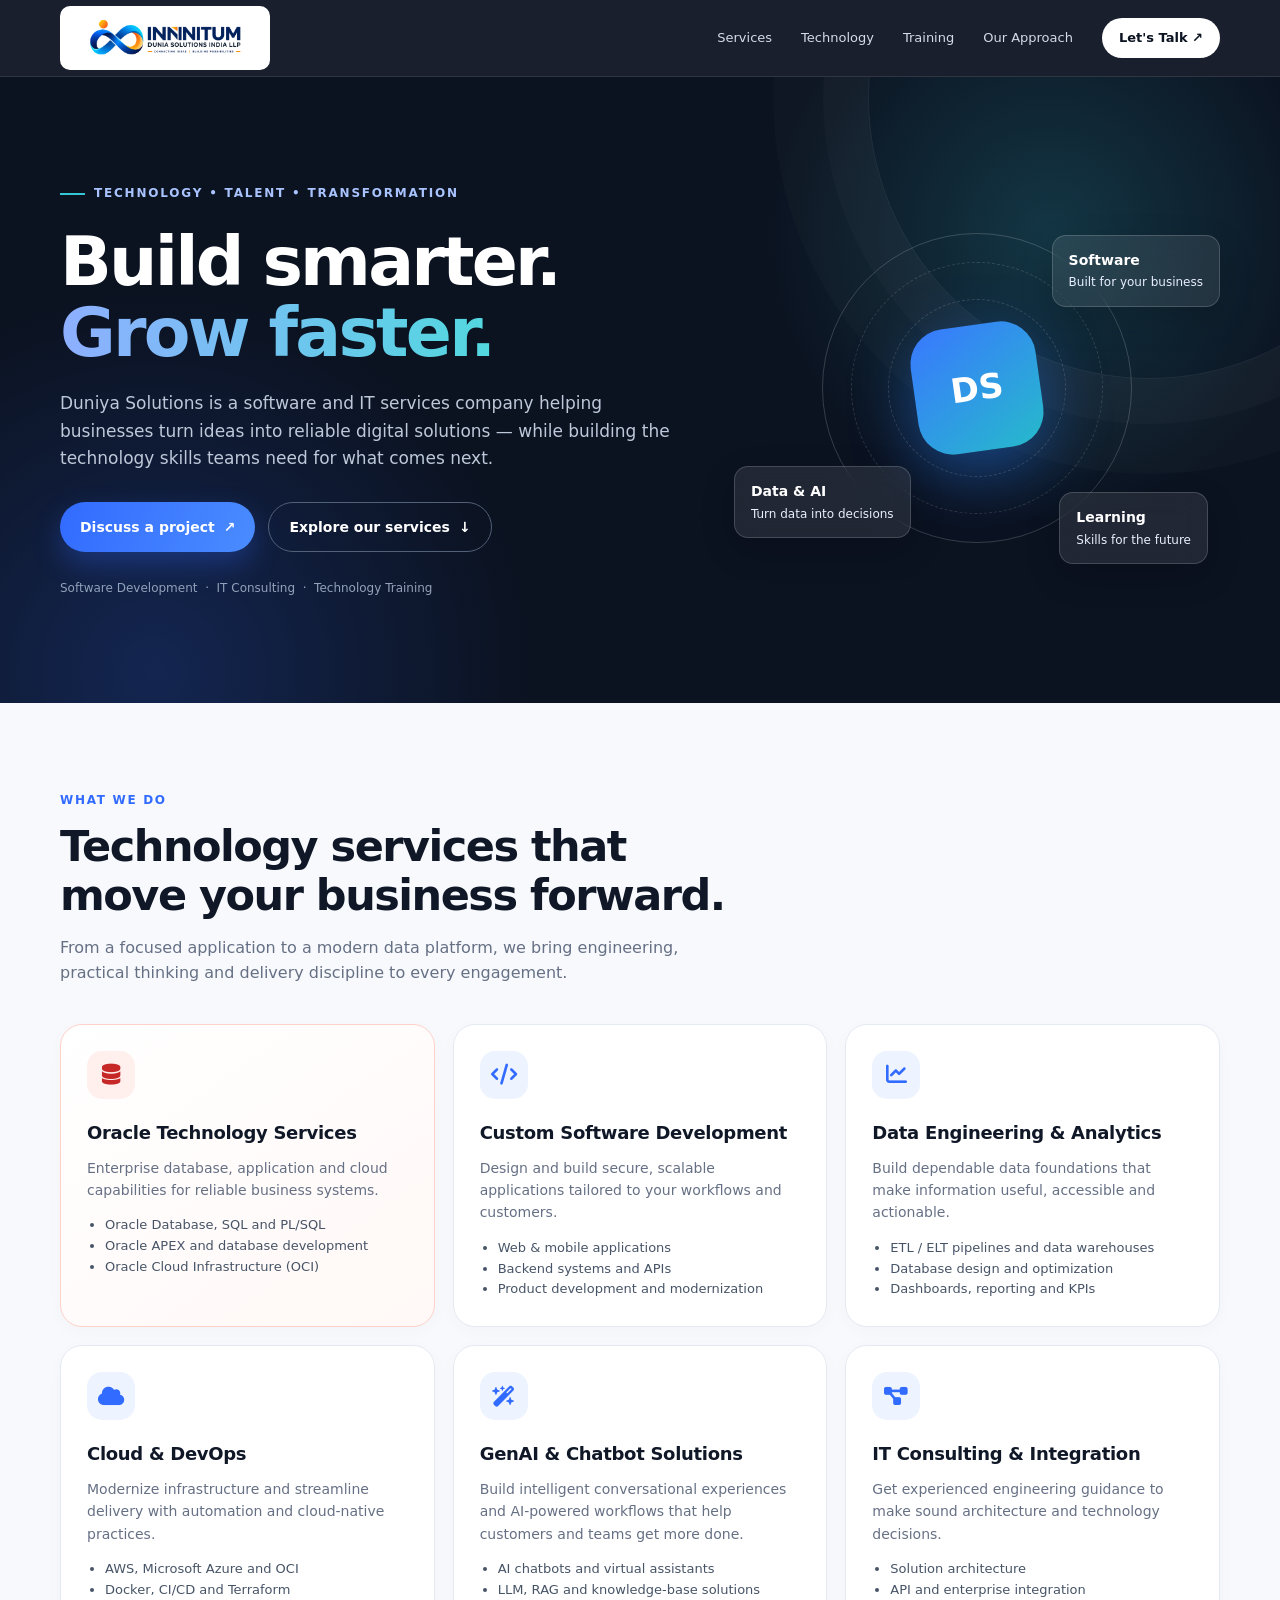
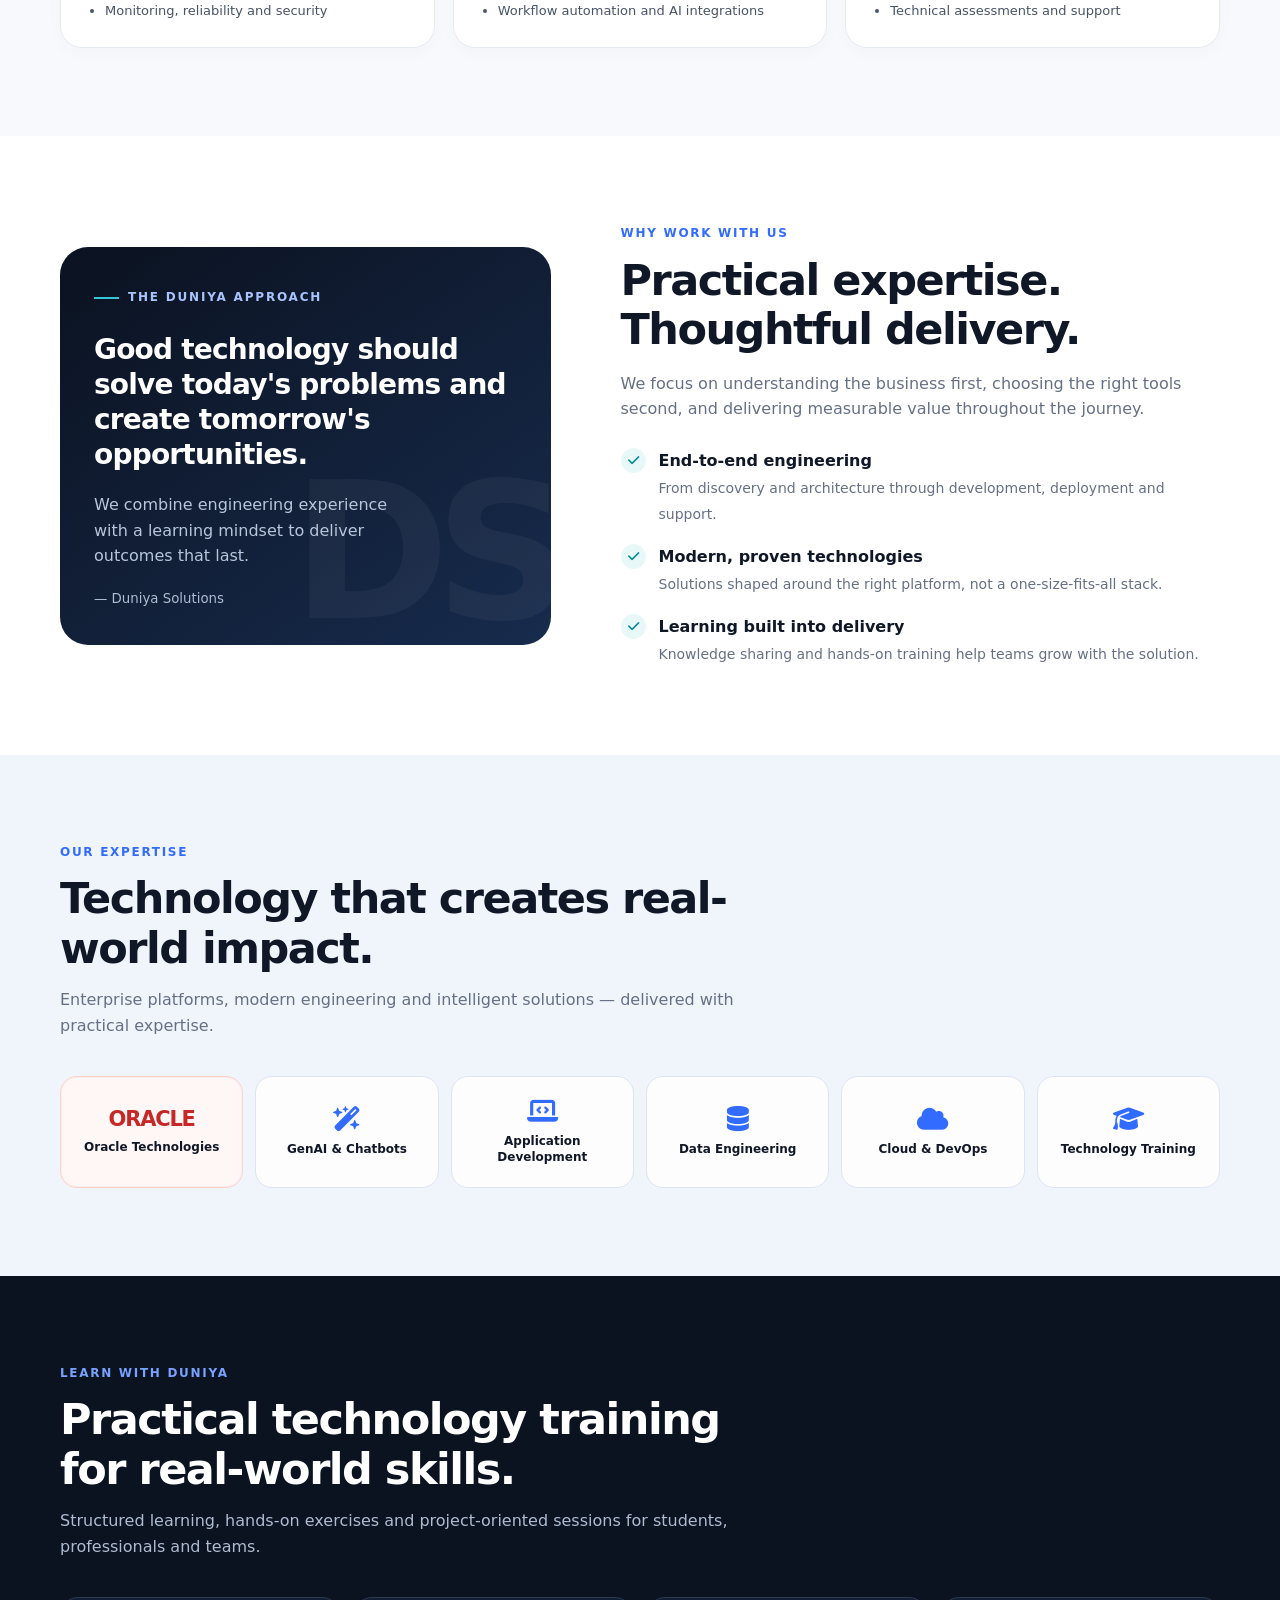
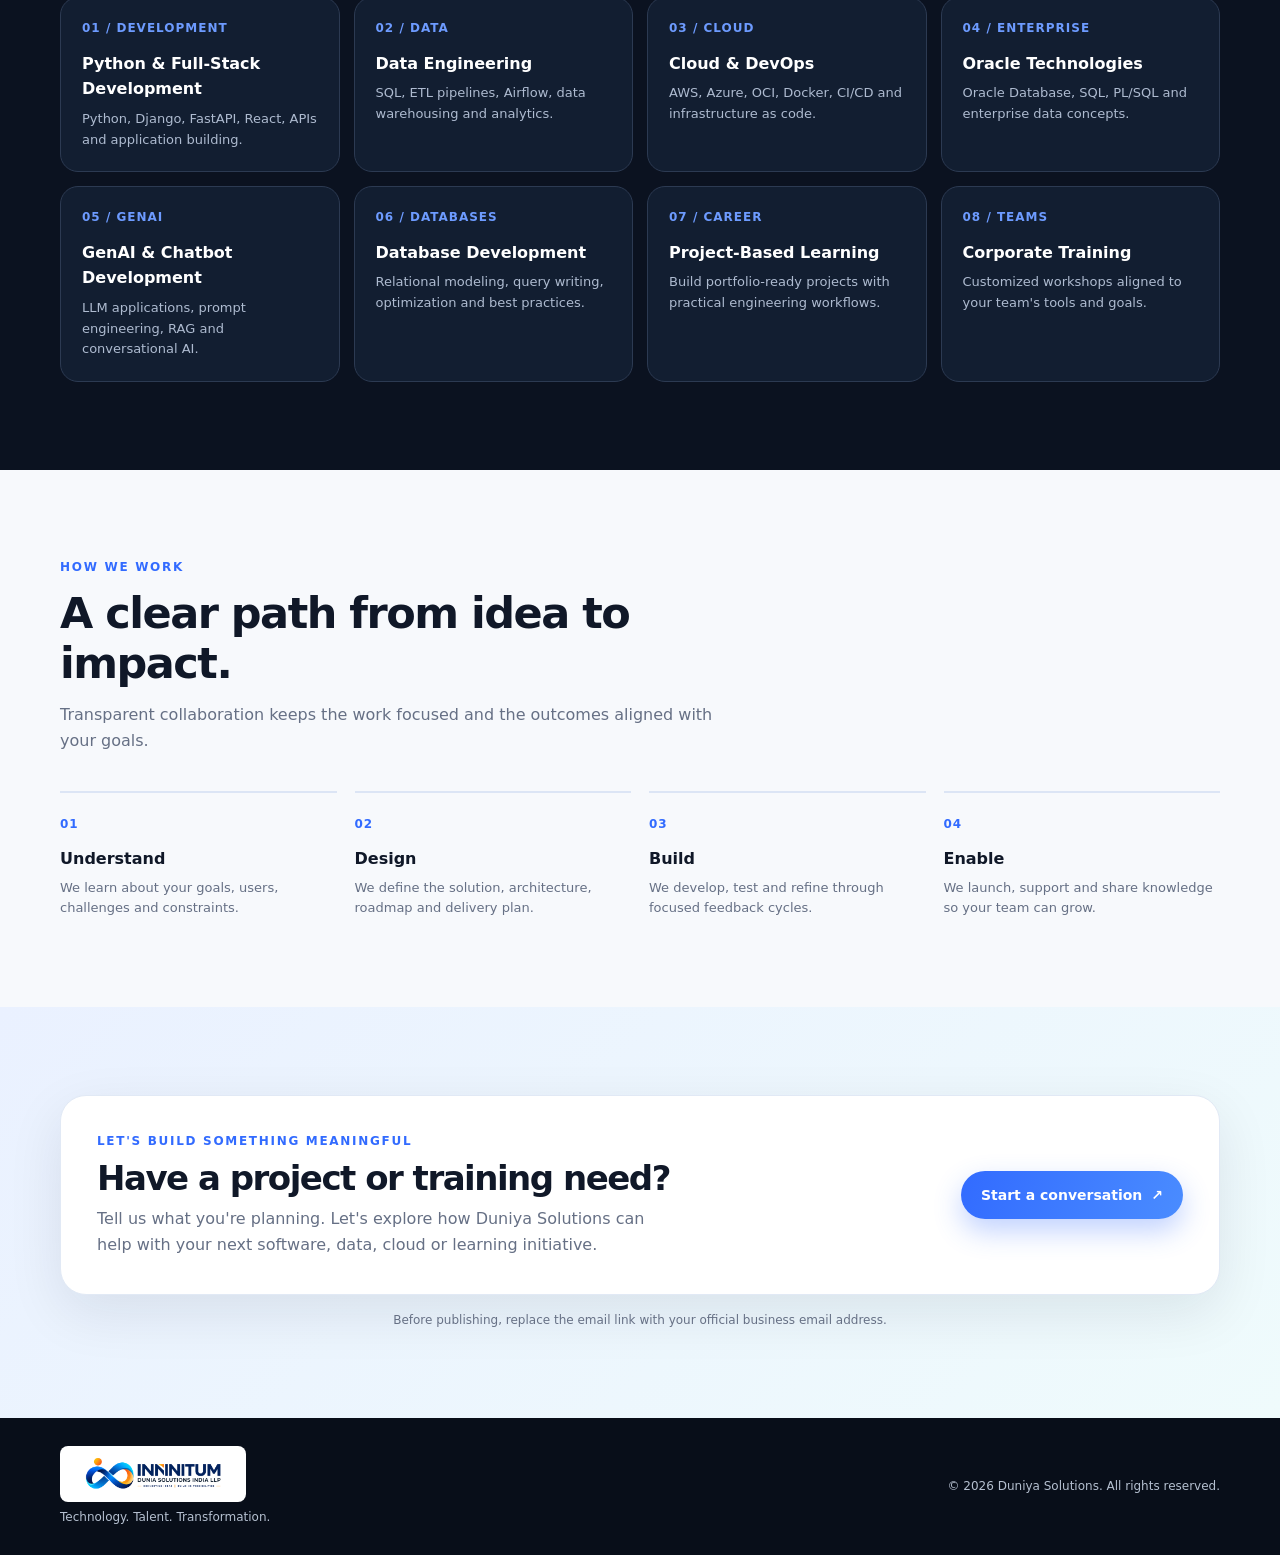
==== commit 7a1d8060: "fa icon added" ====
--- a/index.html
+++ b/index.html
@@ -6,6 +6,8 @@
   <meta name="description" content="Duniya Solutions provides IT services, Oracle technology solutions, GenAI and chatbot development, and hands-on technology training." />
   <meta name="theme-color" content="#0b1220" />
   <title>Duniya Solutions | IT Services & Technology Training</title>
+  <link rel="icon" type="image/svg+xml" href="/favicon.svg" />
+  <link rel="stylesheet" href="https://cdnjs.cloudflare.com/ajax/libs/font-awesome/6.5.2/css/all.min.css" />
   <style>
     :root {
       --bg: #f7f9fc; --ink: #101828; --muted: #667085; --navy: #0b1220;
@@ -21,7 +23,8 @@
     .nav-wrap { position: sticky; top: 0; z-index: 20; background: rgba(11,18,32,.94); backdrop-filter: blur(14px); border-bottom: 1px solid rgba(255,255,255,.1); }
     nav { height: 76px; display: flex; align-items: center; justify-content: space-between; color: white; }
     .brand { display: flex; align-items: center; gap: 11px; font-weight: 800; letter-spacing: -.4px; font-size: 20px; }
-    .brand { gap: 0; padding: 5px 10px; background: #fff; border-radius: 10px; }\n    .brand-logo { display:block; width: 190px; height: 54px; object-fit: contain; }
+    .brand { gap: 0; padding: 5px 10px; background: #fff; border-radius: 10px; }
+    .brand-logo { display:block; width: 190px; height: 54px; object-fit: contain; }
     .nav-links { display: flex; align-items: center; gap: 29px; font-size: 13px; color: #d4dbea; }
     .nav-links a:hover { color: white; }
     .nav-cta { padding: 10px 17px; border-radius: 999px; background: white; color: var(--navy)!important; font-weight: 750; }
@@ -56,7 +59,8 @@
     .services { display:grid; grid-template-columns:repeat(3,1fr); gap:18px; }
     .service { background:white; border:1px solid var(--line); border-radius:var(--radius); padding:26px; box-shadow:0 5px 20px rgba(16,24,40,.025); transition:.2s; }
     .service:hover { transform:translateY(-4px); box-shadow:var(--shadow); }
-    .service-icon { width:48px; height:48px; border-radius:15px; background:var(--soft); color:var(--blue); display:grid; place-items:center; font-size:22px; margin-bottom:20px; }
+    .service-icon { width:48px; height:48px; border-radius:15px; background:var(--soft); color:var(--blue); display:grid; place-items:center; font-size:21px; margin-bottom:20px; }
+    .service-icon i { line-height:1; }
     .service h3 { margin:0 0 9px; font-size:18px; letter-spacing:-.3px; }
     .service p { color:var(--muted); font-size:14px; margin:0; }
     .service ul { padding-left:18px; margin:14px 0 0; color:#475467; font-size:13px; }
@@ -96,7 +100,8 @@
     .contact-box p { color:var(--muted); margin:0; max-width:560px; }
     footer { background:#080e19; color:#b5c0d0; padding:28px 0; font-size:12px; }
     .footer-inner { display:flex; justify-content:space-between; align-items:center; gap:18px; }
-    .footer-brand { display:inline-block; padding:4px 8px; background:#fff; border-radius:8px; }\n    .footer-brand img { display:block; width:170px; height:48px; object-fit:contain; }
+    .footer-brand { display:inline-block; padding:4px 8px; background:#fff; border-radius:8px; }
+    .footer-brand img { display:block; width:170px; height:48px; object-fit:contain; }
 
     /* Brand motion and compact expertise strip */
     .brand-logo { animation: logoFloat 5s ease-in-out infinite; }
@@ -114,6 +119,7 @@
     .expertise-item:hover { transform:translateY(-5px); box-shadow:0 13px 30px rgba(16,24,40,.09); border-color:#9bb8ff; }
     .expertise-item b { font-size:12px; line-height:1.35; }
     .expertise-icon { font-size:25px; color:#326bff; line-height:1; }
+    .expertise-icon i { display:block; }
     .oracle-item { background:#fff7f5; border-color:#ffd1c9; box-shadow:inset 0 0 0 1px rgba(180,35,24,.04); }
     .oracle-word { color:#c62828; font-weight:900; font-size:21px; letter-spacing:-1.2px; line-height:1; }
     .oracle-service { border-color:#ffd1c9; background:linear-gradient(145deg,#fff,#fff8f6); }
@@ -138,7 +144,9 @@
     }
     @media (max-width:640px) {
       .container { width:min(100% - 32px,1160px); }
-      nav { height:68px; }\n      .brand { padding: 3px 7px; }\n      .brand-logo { width: 155px; height: 44px; }
+      nav { height:68px; }
+      .brand { padding: 3px 7px; }
+      .brand-logo { width: 155px; height: 44px; }
       .menu-btn { display:block; }
       .nav-links { display:none; position:absolute; top:68px; left:0; right:0; padding:18px 22px 22px; background:#0b1220; flex-direction:column; align-items:stretch; gap:18px; border-top:1px solid #26344a; }
       .nav-links.open { display:flex; }
@@ -195,12 +203,12 @@
       <div class="container">
         <div class="section-head"><div class="kicker">What we do</div><h2>Technology services that move your business forward.</h2><p>From a focused application to a modern data platform, we bring engineering, practical thinking and delivery discipline to every engagement.</p></div>
         <div class="services">
-          <article class="service oracle-service"><div class="service-icon">◉</div><h3>Oracle Technology Services</h3><p>Enterprise database, application and cloud capabilities for reliable business systems.</p><ul><li>Oracle Database, SQL and PL/SQL</li><li>Oracle APEX and database development</li><li>Oracle Cloud Infrastructure (OCI)</li></ul></article>
-          <article class="service"><div class="service-icon">⌘</div><h3>Custom Software Development</h3><p>Design and build secure, scalable applications tailored to your workflows and customers.</p><ul><li>Web & mobile applications</li><li>Backend systems and APIs</li><li>Product development and modernization</li></ul></article>
-          <article class="service"><div class="service-icon">▤</div><h3>Data Engineering & Analytics</h3><p>Build dependable data foundations that make information useful, accessible and actionable.</p><ul><li>ETL / ELT pipelines and data warehouses</li><li>Database design and optimization</li><li>Dashboards, reporting and KPIs</li></ul></article>
-          <article class="service"><div class="service-icon">☁</div><h3>Cloud & DevOps</h3><p>Modernize infrastructure and streamline delivery with automation and cloud-native practices.</p><ul><li>AWS, Microsoft Azure and OCI</li><li>Docker, CI/CD and Terraform</li><li>Monitoring, reliability and security</li></ul></article>
-          <article class="service"><div class="service-icon">✧</div><h3>GenAI & Chatbot Solutions</h3><p>Build intelligent conversational experiences and AI-powered workflows that help customers and teams get more done.</p><ul><li>AI chatbots and virtual assistants</li><li>LLM, RAG and knowledge-base solutions</li><li>Workflow automation and AI integrations</li></ul></article>
-          <article class="service"><div class="service-icon">⇄</div><h3>IT Consulting & Integration</h3><p>Get experienced engineering guidance to make sound architecture and technology decisions.</p><ul><li>Solution architecture</li><li>API and enterprise integration</li><li>Technical assessments and support</li></ul></article>
+          <article class="service oracle-service"><div class="service-icon"><i class="fa-solid fa-database" aria-hidden="true"></i></div><h3>Oracle Technology Services</h3><p>Enterprise database, application and cloud capabilities for reliable business systems.</p><ul><li>Oracle Database, SQL and PL/SQL</li><li>Oracle APEX and database development</li><li>Oracle Cloud Infrastructure (OCI)</li></ul></article>
+          <article class="service"><div class="service-icon"><i class="fa-solid fa-code" aria-hidden="true"></i></div><h3>Custom Software Development</h3><p>Design and build secure, scalable applications tailored to your workflows and customers.</p><ul><li>Web & mobile applications</li><li>Backend systems and APIs</li><li>Product development and modernization</li></ul></article>
+          <article class="service"><div class="service-icon"><i class="fa-solid fa-chart-line" aria-hidden="true"></i></div><h3>Data Engineering & Analytics</h3><p>Build dependable data foundations that make information useful, accessible and actionable.</p><ul><li>ETL / ELT pipelines and data warehouses</li><li>Database design and optimization</li><li>Dashboards, reporting and KPIs</li></ul></article>
+          <article class="service"><div class="service-icon"><i class="fa-solid fa-cloud" aria-hidden="true"></i></div><h3>Cloud & DevOps</h3><p>Modernize infrastructure and streamline delivery with automation and cloud-native practices.</p><ul><li>AWS, Microsoft Azure and OCI</li><li>Docker, CI/CD and Terraform</li><li>Monitoring, reliability and security</li></ul></article>
+          <article class="service"><div class="service-icon"><i class="fa-solid fa-wand-magic-sparkles" aria-hidden="true"></i></div><h3>GenAI & Chatbot Solutions</h3><p>Build intelligent conversational experiences and AI-powered workflows that help customers and teams get more done.</p><ul><li>AI chatbots and virtual assistants</li><li>LLM, RAG and knowledge-base solutions</li><li>Workflow automation and AI integrations</li></ul></article>
+          <article class="service"><div class="service-icon"><i class="fa-solid fa-diagram-project" aria-hidden="true"></i></div><h3>IT Consulting & Integration</h3><p>Get experienced engineering guidance to make sound architecture and technology decisions.</p><ul><li>Solution architecture</li><li>API and enterprise integration</li><li>Technical assessments and support</li></ul></article>
         </div>
       </div>
     </section>
@@ -210,9 +218,9 @@
         <div class="statement"><div class="eyebrow">The Duniya approach</div><div class="quote">Good technology should solve today's problems and create tomorrow's opportunities.</div><p style="color:#b8c6db;max-width:310px;margin-top:20px;position:relative;z-index:1">We combine engineering experience with a learning mindset to deliver outcomes that last.</p><small>— Duniya Solutions</small></div>
         <div><div class="kicker">Why work with us</div><h2>Practical expertise.<br>Thoughtful delivery.</h2><p style="color:var(--muted)">We focus on understanding the business first, choosing the right tools second, and delivering measurable value throughout the journey.</p>
           <div class="check-list">
-            <div class="check"><div class="check-mark">✓</div><div><b>End-to-end engineering</b><span>From discovery and architecture through development, deployment and support.</span></div></div>
-            <div class="check"><div class="check-mark">✓</div><div><b>Modern, proven technologies</b><span>Solutions shaped around the right platform, not a one-size-fits-all stack.</span></div></div>
-            <div class="check"><div class="check-mark">✓</div><div><b>Learning built into delivery</b><span>Knowledge sharing and hands-on training help teams grow with the solution.</span></div></div>
+            <div class="check"><div class="check-mark"><i class="fa-solid fa-check" aria-hidden="true"></i></div><div><b>End-to-end engineering</b><span>From discovery and architecture through development, deployment and support.</span></div></div>
+            <div class="check"><div class="check-mark"><i class="fa-solid fa-check" aria-hidden="true"></i></div><div><b>Modern, proven technologies</b><span>Solutions shaped around the right platform, not a one-size-fits-all stack.</span></div></div>
+            <div class="check"><div class="check-mark"><i class="fa-solid fa-check" aria-hidden="true"></i></div><div><b>Learning built into delivery</b><span>Knowledge sharing and hands-on training help teams grow with the solution.</span></div></div>
           </div>
         </div>
       </div>
@@ -223,11 +231,11 @@
         <div class="section-head"><div class="kicker">Our expertise</div><h2>Technology that creates real-world impact.</h2><p>Enterprise platforms, modern engineering and intelligent solutions — delivered with practical expertise.</p></div>
         <div class="expertise-strip">
           <div class="expertise-item oracle-item"><span class="oracle-word">ORACLE</span><b>Oracle Technologies</b></div>
-          <div class="expertise-item"><span class="expertise-icon">✧</span><b>GenAI & Chatbots</b></div>
-          <div class="expertise-item"><span class="expertise-icon">⌘</span><b>Application Development</b></div>
-          <div class="expertise-item"><span class="expertise-icon">▤</span><b>Data Engineering</b></div>
-          <div class="expertise-item"><span class="expertise-icon">☁</span><b>Cloud & DevOps</b></div>
-          <div class="expertise-item"><span class="expertise-icon">◎</span><b>Technology Training</b></div>
+          <div class="expertise-item"><span class="expertise-icon"><i class="fa-solid fa-wand-magic-sparkles" aria-hidden="true"></i></span><b>GenAI & Chatbots</b></div>
+          <div class="expertise-item"><span class="expertise-icon"><i class="fa-solid fa-laptop-code" aria-hidden="true"></i></span><b>Application Development</b></div>
+          <div class="expertise-item"><span class="expertise-icon"><i class="fa-solid fa-database" aria-hidden="true"></i></span><b>Data Engineering</b></div>
+          <div class="expertise-item"><span class="expertise-icon"><i class="fa-solid fa-cloud" aria-hidden="true"></i></span><b>Cloud & DevOps</b></div>
+          <div class="expertise-item"><span class="expertise-icon"><i class="fa-solid fa-graduation-cap" aria-hidden="true"></i></span><b>Technology Training</b></div>
         </div>
       </div>
     </section>
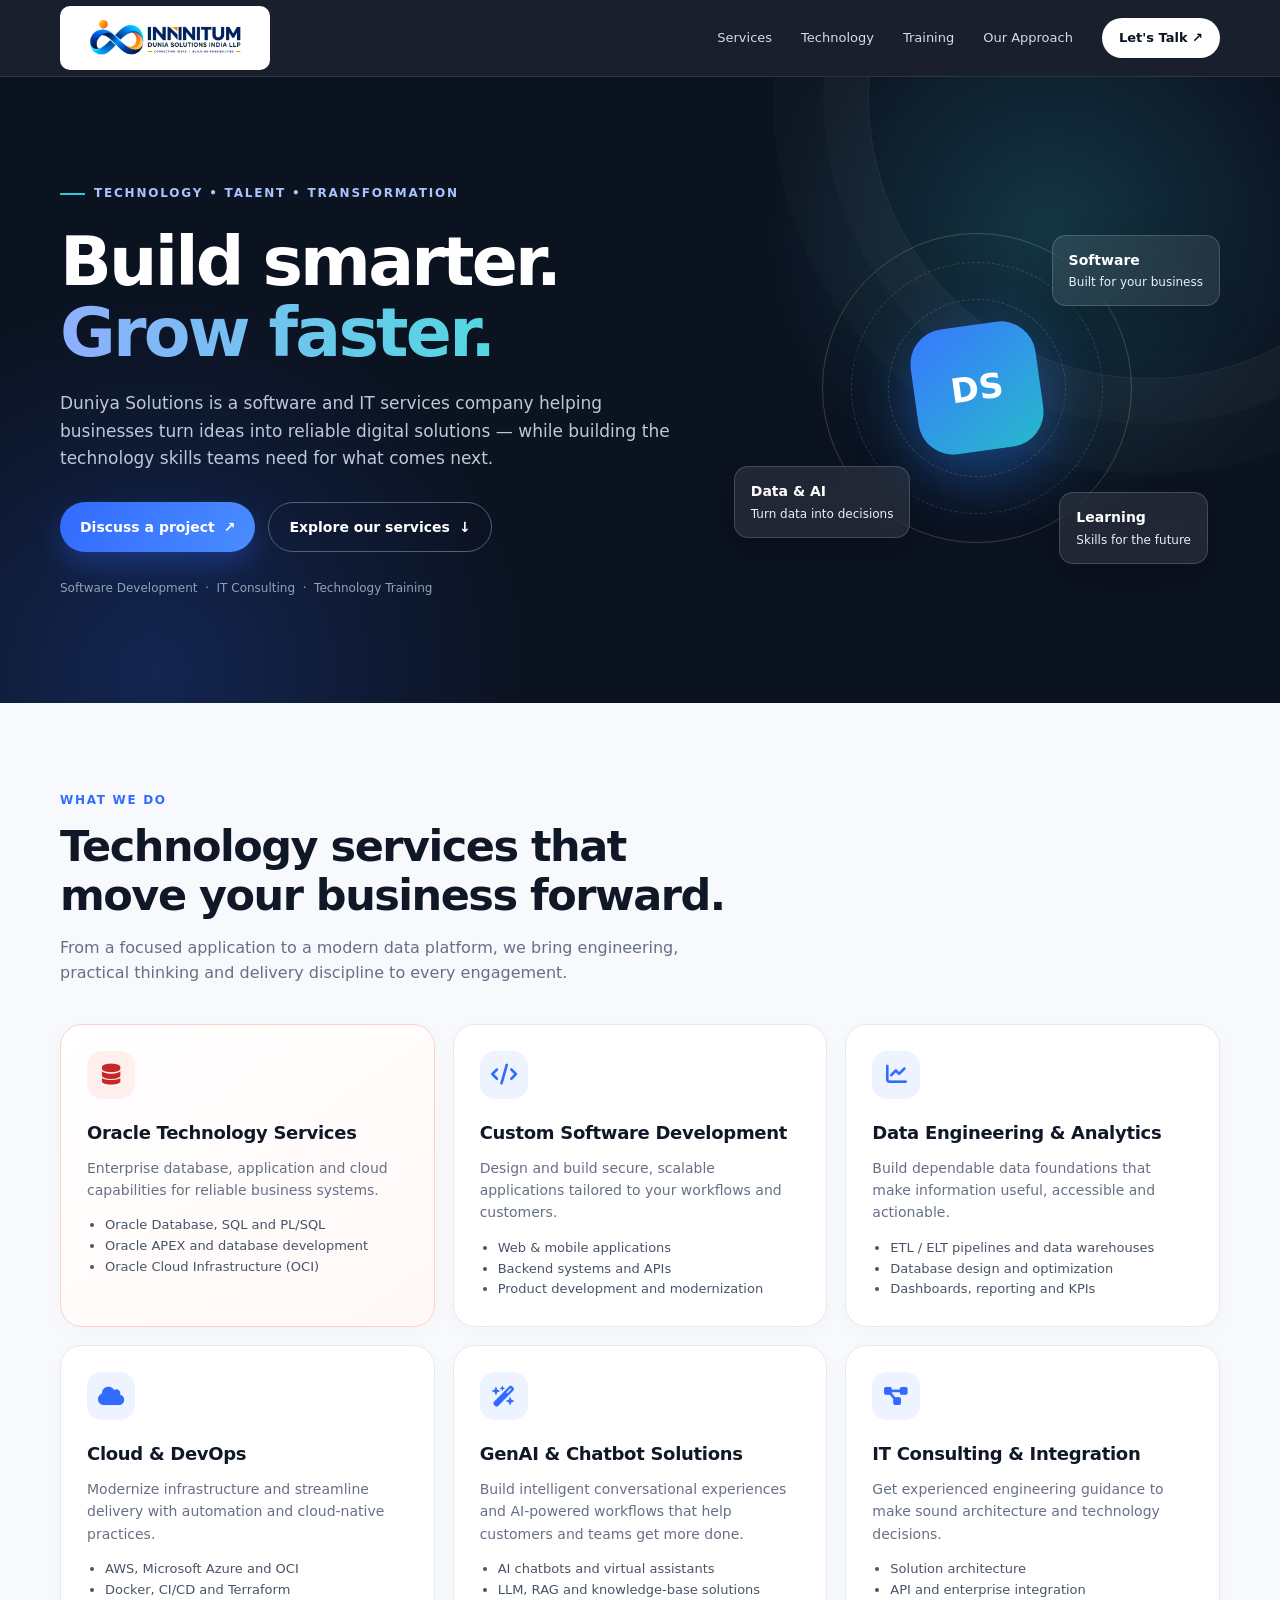
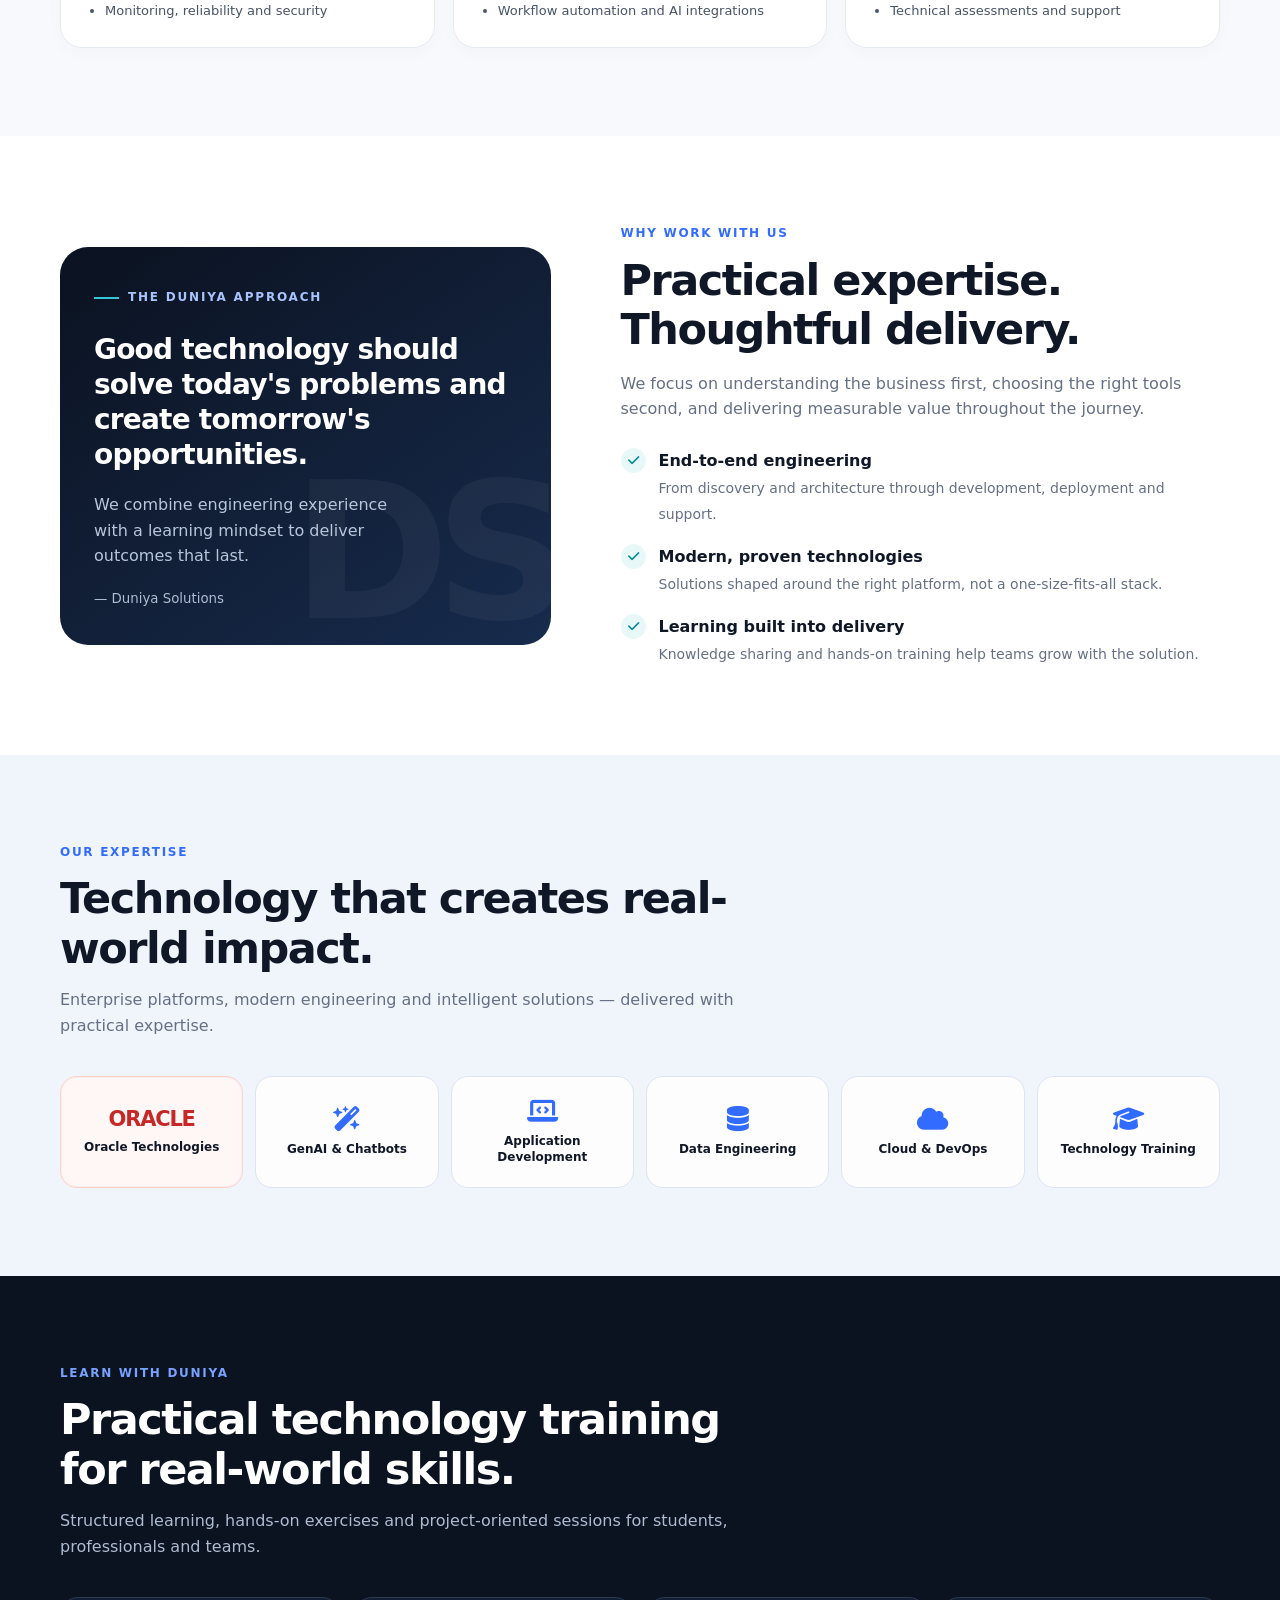
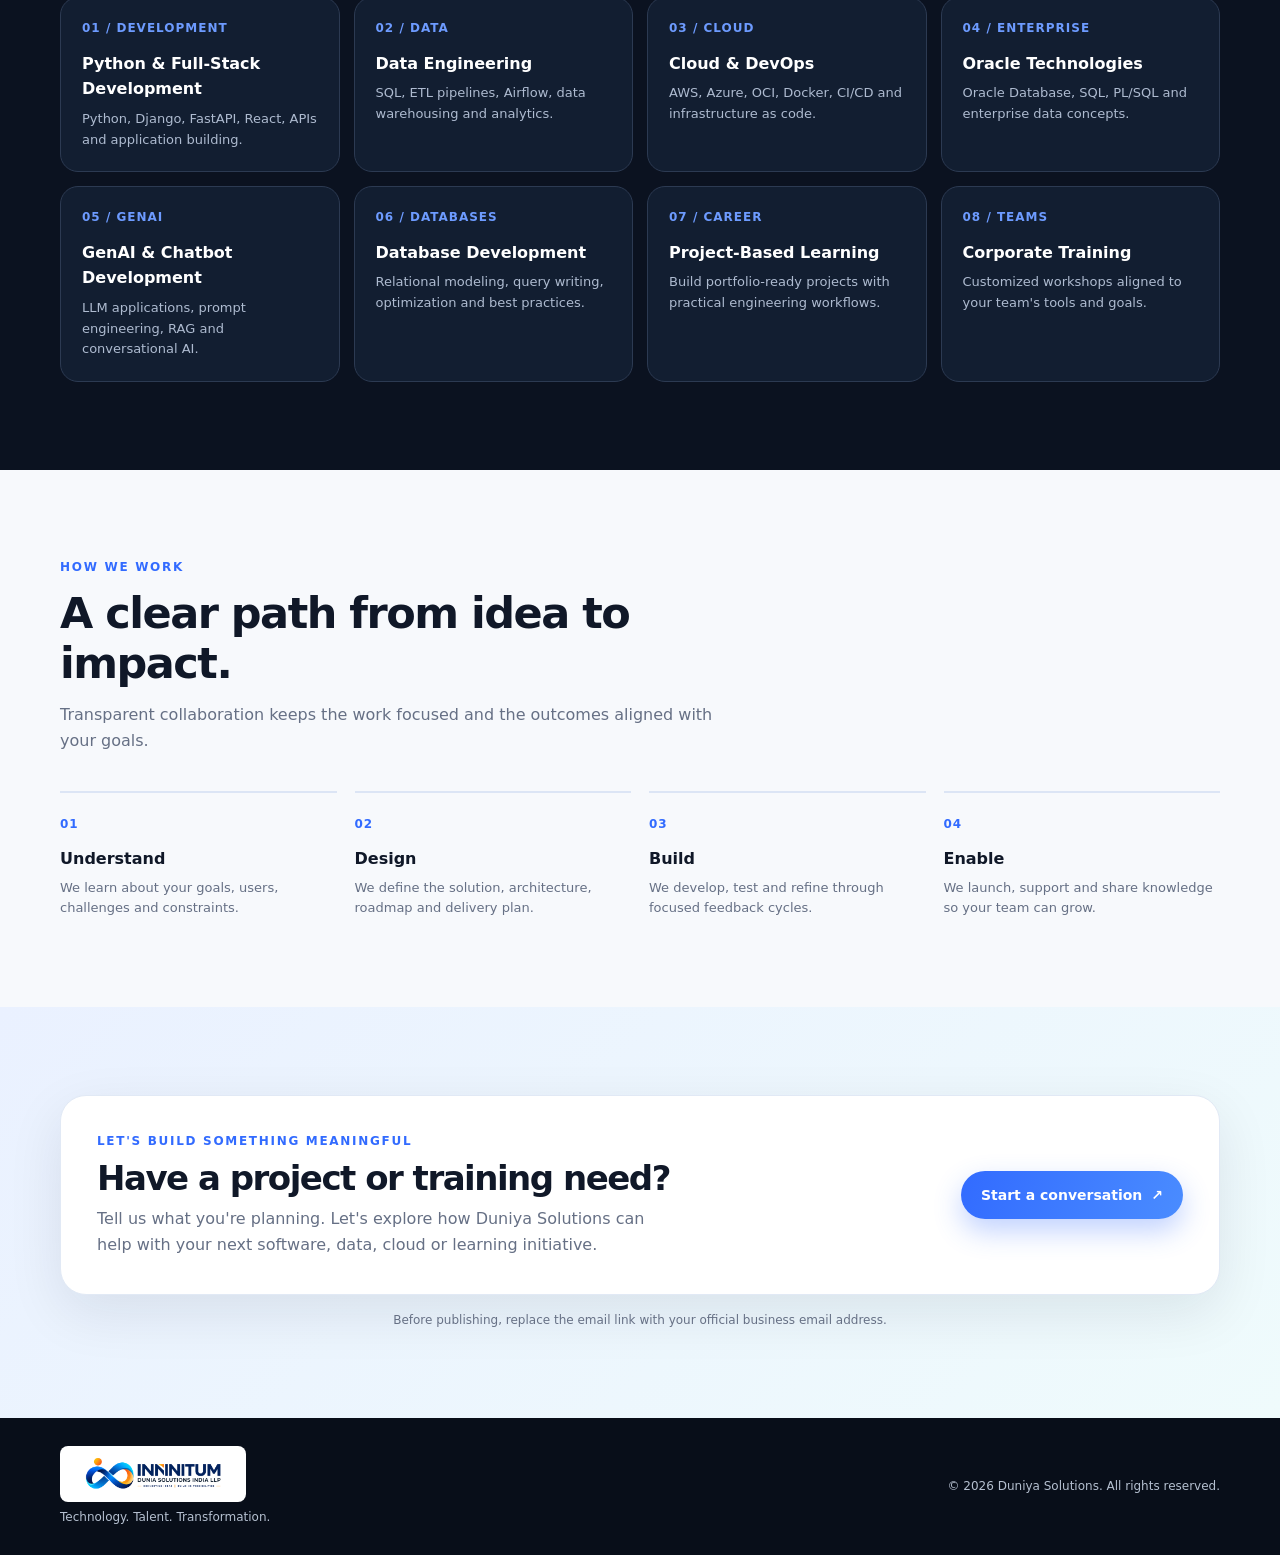
==== commit 5681e9b5: "css change" ====
--- a/index.html
+++ b/index.html
@@ -162,6 +162,115 @@
       .contact-box h2 { font-size:29px; }
       .footer-inner { flex-direction:column; align-items:flex-start; }
     }
+
+    /* Responsive layout refinements for phones and tablets */
+    img, svg { max-width: 100%; }
+    .container { width: min(1160px, calc(100% - 48px)); }
+    .hero-grid > *, .split-grid > *, .contact-box > * { min-width: 0; }
+    .service, .course, .expertise-item, .process { min-width: 0; }
+    .service h3, .course h3, .contact-box h2 { overflow-wrap: anywhere; }
+    .nav-wrap nav { position: relative; }
+    .brand { flex: 0 1 auto; min-width: 0; }
+    .brand-logo { max-width: 100%; }
+
+    @media (max-width: 820px) {
+      nav { height: 72px; }
+      .menu-btn {
+        display: inline-flex;
+        align-items: center;
+        justify-content: center;
+        min-width: 44px;
+        min-height: 44px;
+        cursor: pointer;
+      }
+      .nav-links {
+        display: none;
+        position: absolute;
+        top: 72px;
+        left: -24px;
+        right: -24px;
+        padding: 20px 24px 24px;
+        background: #0b1220;
+        flex-direction: column;
+        align-items: stretch;
+        gap: 17px;
+        border-top: 1px solid #26344a;
+        box-shadow: 0 18px 28px rgba(0,0,0,.22);
+      }
+      .nav-links.open { display: flex; }
+      .nav-links a { padding: 5px 0; }
+      .nav-links .nav-cta { text-align: center; padding: 11px 17px; }
+      .hero-grid, .split-grid { grid-template-columns: 1fr; gap: 28px; }
+      .hero-grid { max-width: 760px; }
+      .visual { width: 100%; }
+      .services { grid-template-columns: repeat(2, minmax(0, 1fr)); }
+      .expertise-strip { grid-template-columns: repeat(3, minmax(0, 1fr)); }
+      .training-grid { grid-template-columns: repeat(2, minmax(0, 1fr)); }
+      .process-grid { grid-template-columns: repeat(2, minmax(0, 1fr)); }
+      .split-grid { gap: 34px; }
+      .contact-box { align-items: flex-start; }
+    }
+
+    @media (max-width: 640px) {
+      html, body { width: 100%; overflow-x: clip; }
+      .container { width: calc(100% - 32px); }
+      nav { height: 66px; }
+      .brand { padding: 3px 6px; border-radius: 8px; }
+      .brand-logo { width: 146px; height: 42px; object-fit: contain; }
+      .menu-btn { min-width: 42px; min-height: 42px; padding: 6px 10px; }
+      .nav-links { top: 66px; left: -16px; right: -16px; padding: 18px 20px 22px; }
+      .hero { padding: 58px 0 54px; }
+      .hero-grid { gap: 18px; }
+      .eyebrow { font-size: 10px; letter-spacing: 1.35px; }
+      h1 { font-size: clamp(38px, 11vw, 54px); line-height: 1.06; letter-spacing: -1.8px; margin: 18px 0; }
+      .hero p { font-size: 15px; line-height: 1.65; margin-bottom: 22px; }
+      .actions { display: grid; grid-template-columns: 1fr; gap: 10px; }
+      .btn { width: 100%; min-height: 46px; padding: 12px 16px; }
+      .hero-note { margin-top: 20px; font-size: 11px; line-height: 1.6; }
+      .visual {
+        min-height: 285px;
+        margin: 0;
+        transform: none;
+        overflow: visible;
+      }
+      .orbit { width: clamp(220px, 70vw, 270px); height: clamp(220px, 70vw, 270px); }
+      .orbit:before { inset: 22px; }
+      .orbit:after { inset: 52px; }
+      .core { width: 98px; height: 98px; border-radius: 27px; font-size: 29px; }
+      .float-card { padding: 9px 11px; font-size: 10px; max-width: 136px; }
+      .float-card b { font-size: 12px; }
+      .fc1 { top: 0; right: 0; }
+      .fc2 { bottom: 14px; left: 0; }
+      .fc3 { bottom: -2px; right: 0; }
+      .section { padding: 58px 0; }
+      .section-head { margin-bottom: 28px; }
+      h2 { font-size: clamp(28px, 8vw, 36px); letter-spacing: -1px; }
+      .section-head p { font-size: 14px; }
+      .services, .tech-grid, .training-grid, .process-grid { grid-template-columns: 1fr; }
+      .service { padding: 23px; }
+      .statement { min-height: 0; padding: 27px 24px; border-radius: 22px; }
+      .statement .quote { font-size: clamp(23px, 7vw, 28px); }
+      .expertise-strip { grid-template-columns: repeat(2, minmax(0, 1fr)); gap: 10px; }
+      .expertise-item { min-height: 104px; padding: 14px 9px; }
+      .expertise-item b { font-size: 11px; }
+      .course { padding: 20px; }
+      .process-grid { gap: 22px; }
+      .contact-box { flex-direction: column; align-items: stretch; gap: 20px; padding: 24px; border-radius: 22px; }
+      .contact-box h2 { font-size: clamp(27px, 8vw, 32px); }
+      .contact-box p { font-size: 14px; }
+      .contact-box .btn { width: 100%; }
+      footer { padding: 24px 0; }
+      .footer-inner { flex-direction: column; align-items: flex-start; gap: 16px; }
+      .footer-brand img { width: 155px; height: 44px; }
+    }
+
+    @media (max-width: 360px) {
+      .brand-logo { width: 132px; height: 38px; }
+      .container { width: calc(100% - 28px); }
+      .float-card { max-width: 122px; padding: 8px 9px; }
+      .expertise-strip { gap: 8px; }
+    }
+
   </style>
 </head>
 <body>
@@ -287,10 +396,14 @@
       const isOpen = navLinks.classList.toggle('open');
       menuBtn.setAttribute('aria-expanded', String(isOpen));
     });
-    navLinks.querySelectorAll('a').forEach(link => link.addEventListener('click', () => {
+    const closeMenu = () => {
       navLinks.classList.remove('open');
       menuBtn.setAttribute('aria-expanded', 'false');
-    }));
+    };
+    navLinks.querySelectorAll('a').forEach(link => link.addEventListener('click', closeMenu));
+    document.addEventListener('keydown', event => {
+      if (event.key === 'Escape') closeMenu();
+    });
     document.getElementById('year').textContent = new Date().getFullYear();
   </script>
 </body>
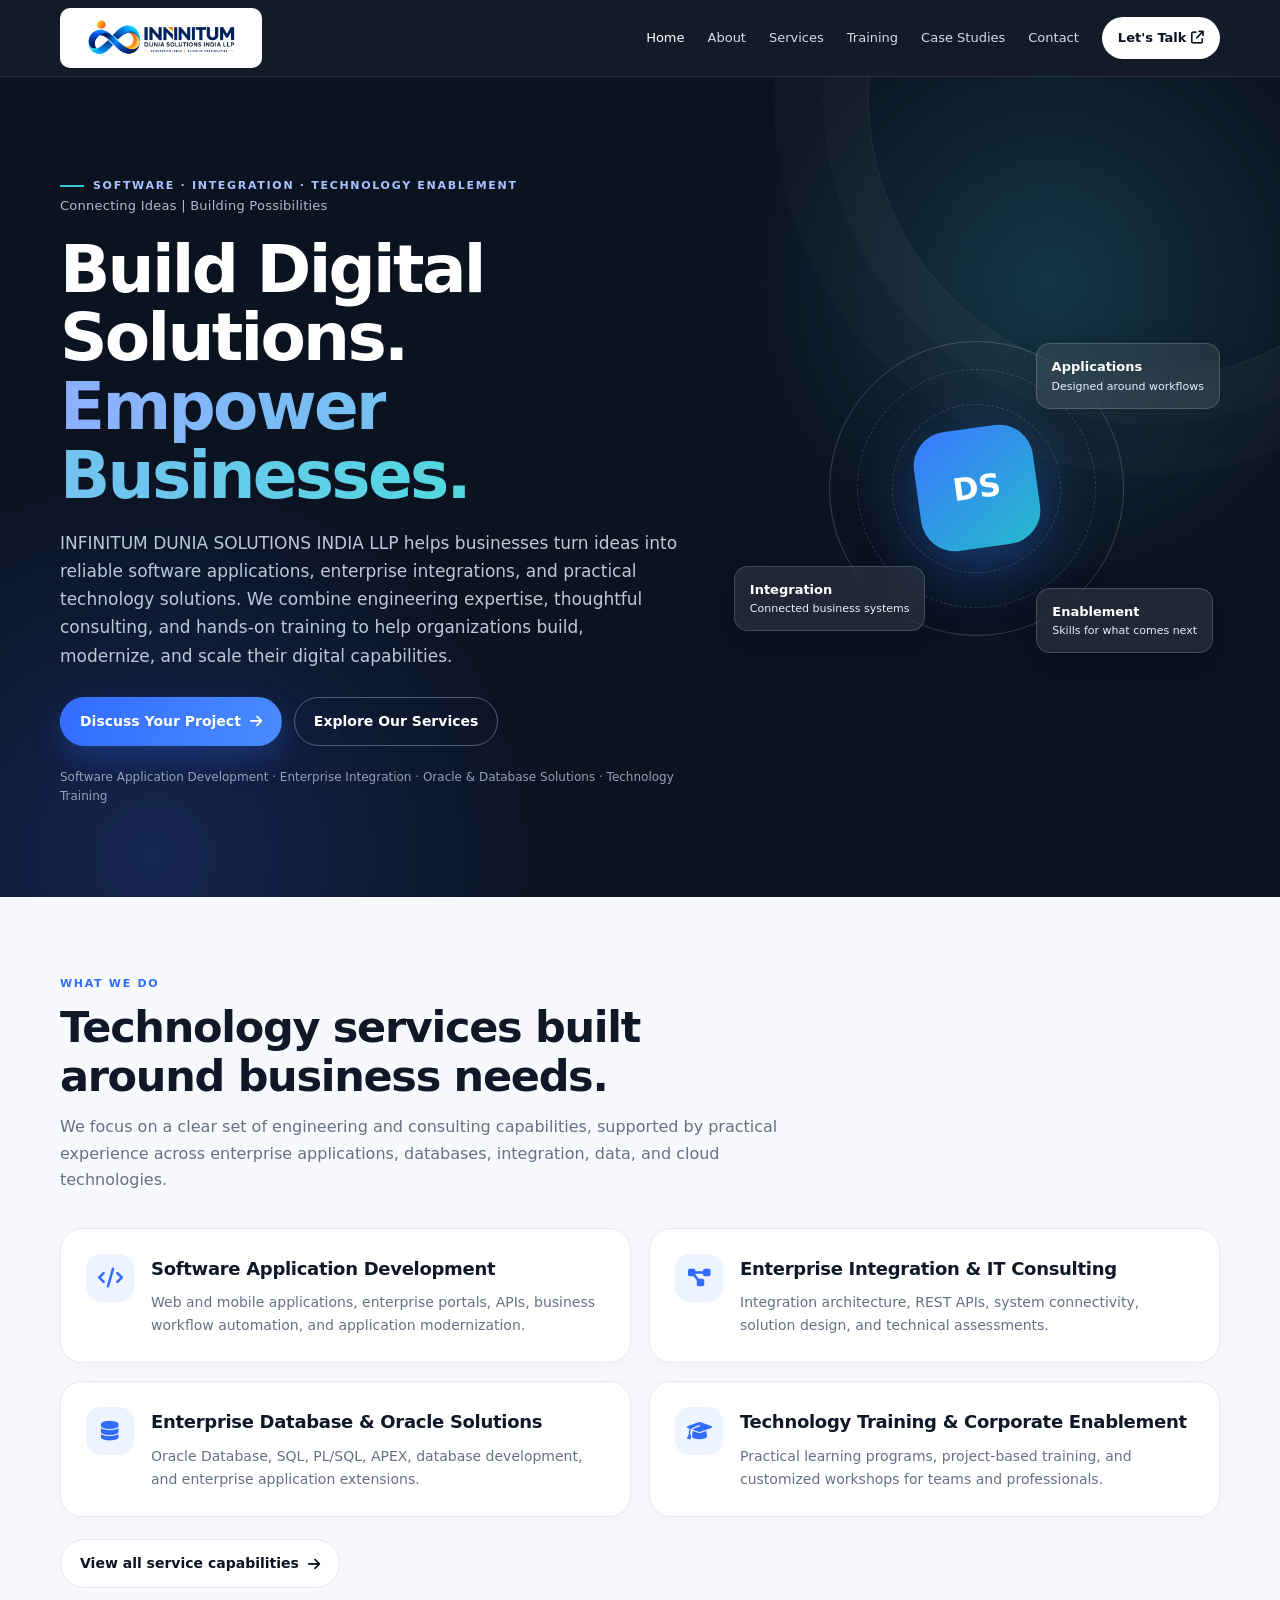
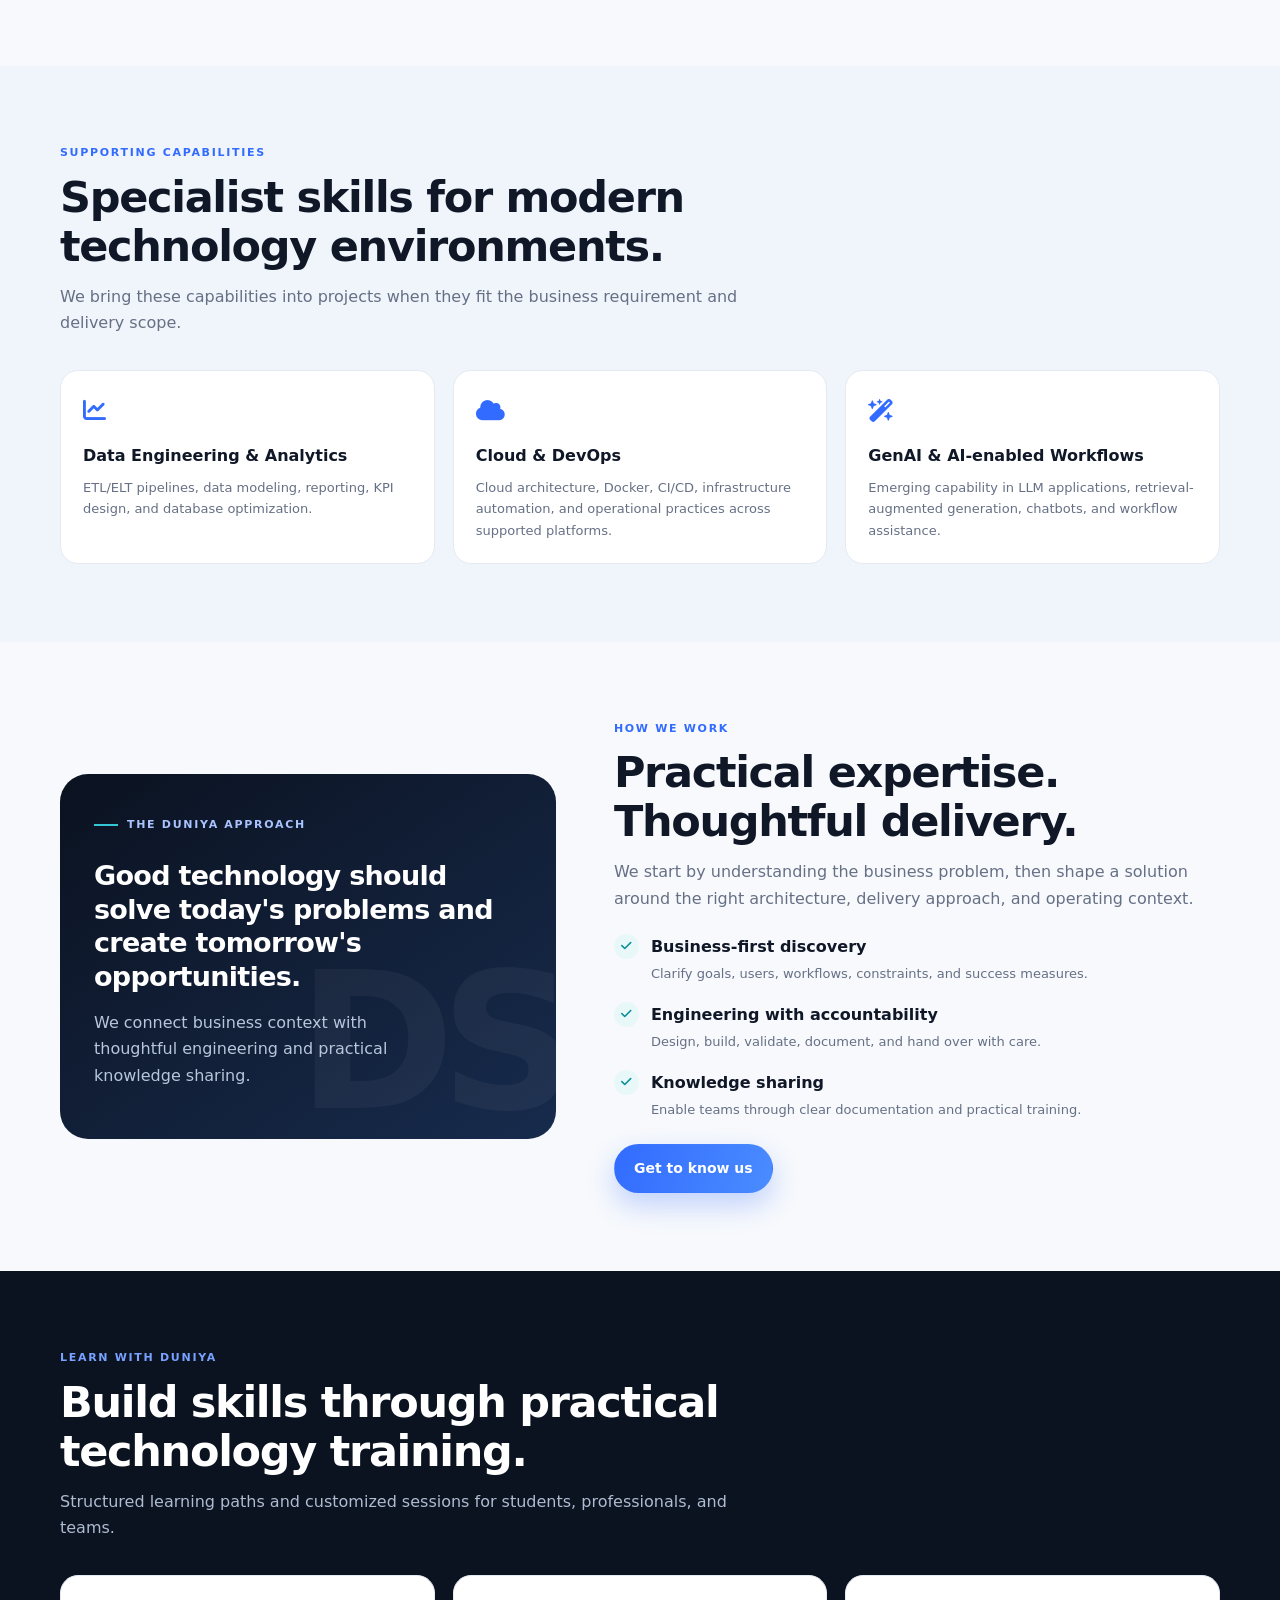
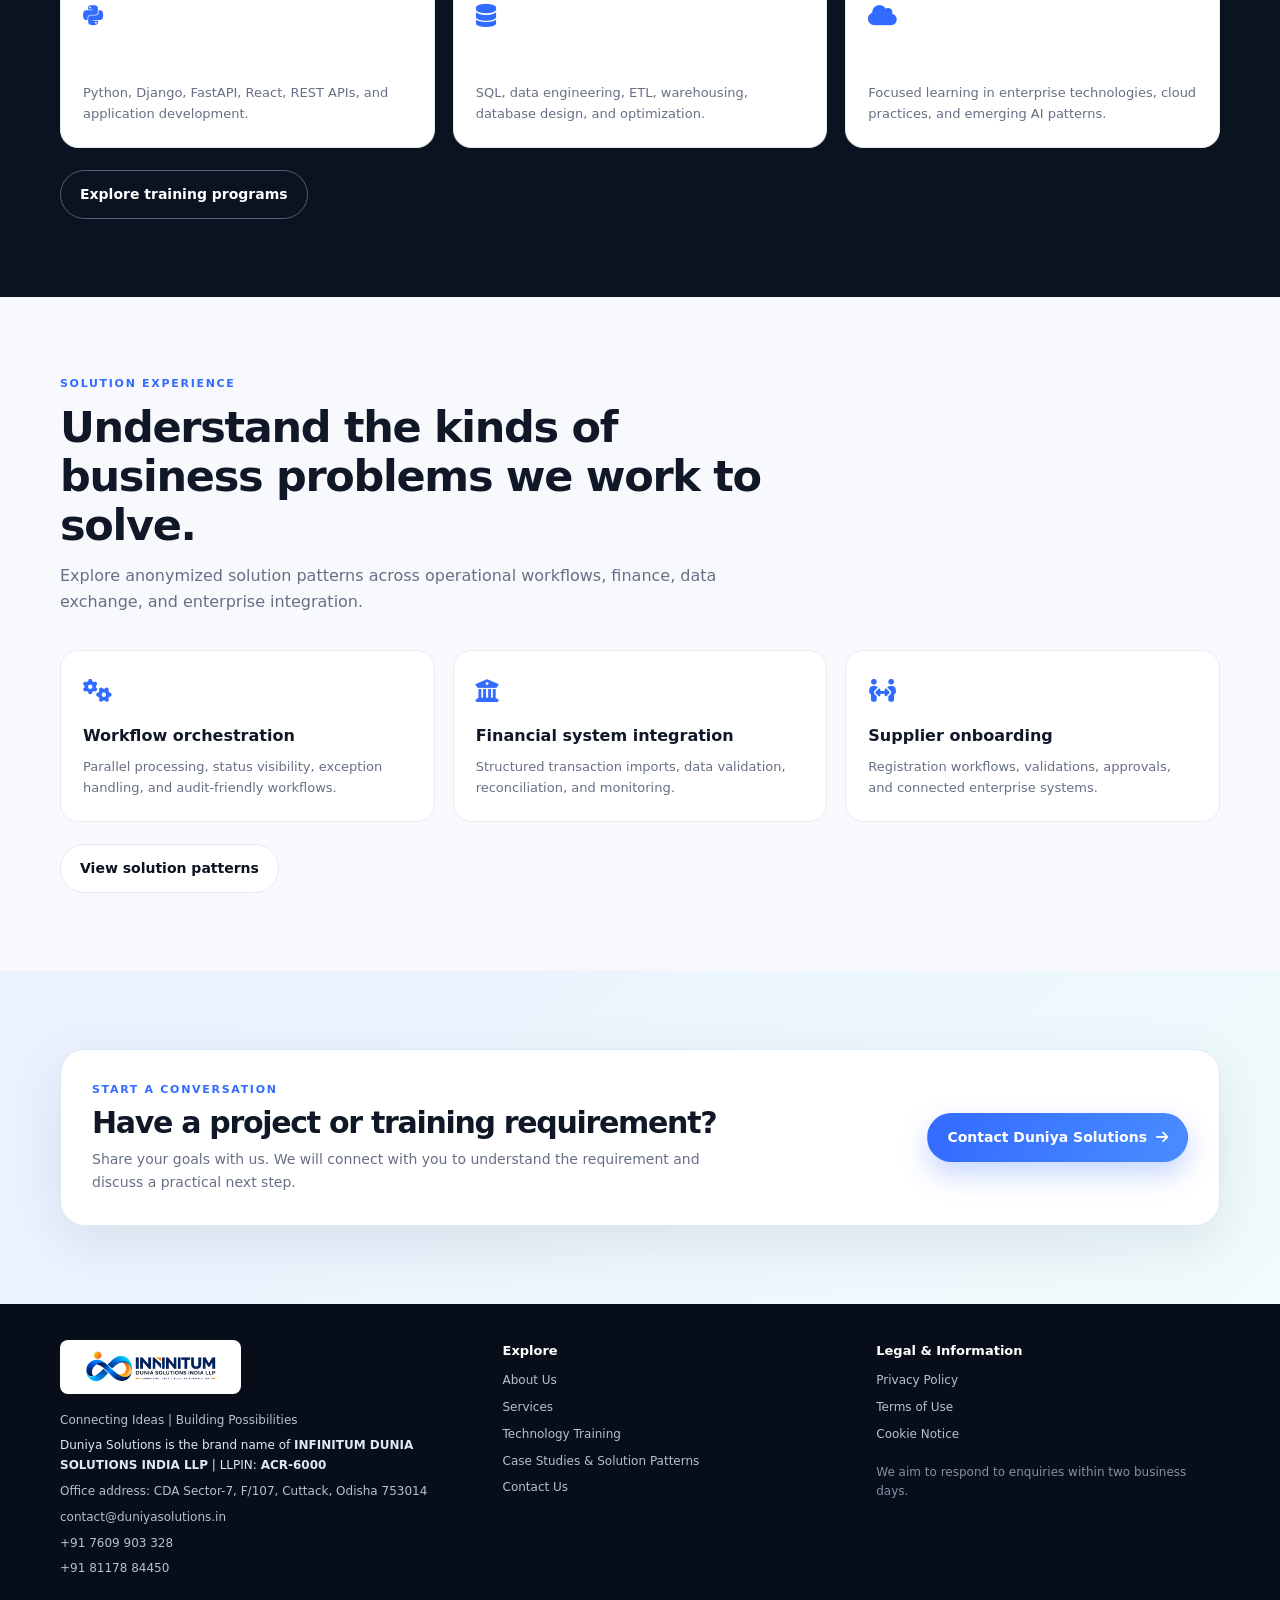
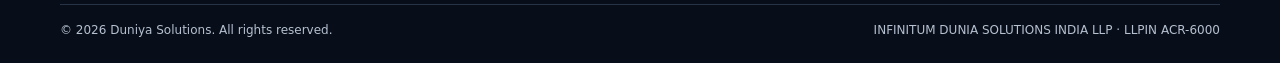
==== commit 51e47432: "Initial commit with updated site" ====
--- a/index.html
+++ b/index.html
@@ -1,410 +1,70 @@
 <!DOCTYPE html>
 <html lang="en">
 <head>
-  <meta charset="UTF-8" />
-  <meta name="viewport" content="width=device-width, initial-scale=1.0" />
-  <meta name="description" content="Duniya Solutions provides IT services, Oracle technology solutions, GenAI and chatbot development, and hands-on technology training." />
-  <meta name="theme-color" content="#0b1220" />
-  <title>Duniya Solutions | IT Services & Technology Training</title>
-  <link rel="icon" type="image/svg+xml" href="/favicon.svg" />
-  <link rel="stylesheet" href="https://cdnjs.cloudflare.com/ajax/libs/font-awesome/6.5.2/css/all.min.css" />
-  <style>
-    :root {
-      --bg: #f7f9fc; --ink: #101828; --muted: #667085; --navy: #0b1220;
-      --blue: #326bff; --cyan: #35c6d5; --line: #e5eaf2; --white: #fff;
-      --soft: #edf3ff; --shadow: 0 18px 55px rgba(16,24,40,.09);
-      --radius: 22px;
-    }
-    * { box-sizing: border-box; }
-    html { scroll-behavior: smooth; }
-    body { margin: 0; font-family: Inter, ui-sans-serif, system-ui, -apple-system, BlinkMacSystemFont, "Segoe UI", sans-serif; color: var(--ink); background: var(--bg); line-height: 1.6; }
-    a { color: inherit; text-decoration: none; }
-    .container { width: min(1160px, calc(100% - 44px)); margin: 0 auto; }
-    .nav-wrap { position: sticky; top: 0; z-index: 20; background: rgba(11,18,32,.94); backdrop-filter: blur(14px); border-bottom: 1px solid rgba(255,255,255,.1); }
-    nav { height: 76px; display: flex; align-items: center; justify-content: space-between; color: white; }
-    .brand { display: flex; align-items: center; gap: 11px; font-weight: 800; letter-spacing: -.4px; font-size: 20px; }
-    .brand { gap: 0; padding: 5px 10px; background: #fff; border-radius: 10px; }
-    .brand-logo { display:block; width: 190px; height: 54px; object-fit: contain; }
-    .nav-links { display: flex; align-items: center; gap: 29px; font-size: 13px; color: #d4dbea; }
-    .nav-links a:hover { color: white; }
-    .nav-cta { padding: 10px 17px; border-radius: 999px; background: white; color: var(--navy)!important; font-weight: 750; }
-    .menu-btn { display: none; border: 1px solid #344054; color: white; background: transparent; border-radius: 10px; padding: 8px 11px; font-size: 20px; }
-    .hero { position: relative; overflow: hidden; background: radial-gradient(circle at 82% 25%,rgba(53,198,213,.2),transparent 25%), radial-gradient(circle at 12% 95%,rgba(50,107,255,.22),transparent 30%), var(--navy); color: white; padding: 100px 0 104px; }
-    .hero:after { content:""; position:absolute; width:560px; height:560px; border:1px solid rgba(255,255,255,.08); border-radius:50%; right:-150px; top:-260px; box-shadow:0 0 0 45px rgba(255,255,255,.018),0 0 0 95px rgba(255,255,255,.014); }
-    .hero-grid { display:grid; grid-template-columns: 1.12fr .88fr; gap:55px; align-items:center; position:relative; z-index:1; }
-    .eyebrow { display:inline-flex; align-items:center; gap:9px; color:#a9c3ff; font-size:12px; text-transform:uppercase; letter-spacing:1.8px; font-weight:800; }
-    .eyebrow:before { content:""; width:25px; height:2px; background:var(--cyan); }
-    h1 { font-size: clamp(42px,6vw,68px); line-height:1.05; letter-spacing:-2.8px; margin:22px 0; max-width:720px; }
-    h1 span { background:linear-gradient(90deg,#8eafff,#52d8df); -webkit-background-clip:text; background-clip:text; color:transparent; }
-    .hero p { color:#bdc8d9; font-size:17px; max-width:610px; margin:0 0 30px; }
-    .actions { display:flex; gap:13px; flex-wrap:wrap; }
-    .btn { display:inline-flex; align-items:center; justify-content:center; gap:9px; padding:13px 20px; border-radius:999px; font-weight:750; font-size:14px; transition:.2s; }
-    .btn-primary { background:linear-gradient(110deg,var(--blue),#4a8cff); color:white; box-shadow:0 12px 28px rgba(50,107,255,.3); }
-    .btn-primary:hover { transform:translateY(-2px); }
-    .btn-outline { border:1px solid #526078; color:white; }
-    .hero-note { margin-top:27px; color:#93a2b9; font-size:12px; }
-    .visual { min-height:360px; position:relative; display:grid; place-items:center; }
-    .orbit { width:310px; height:310px; border:1px solid rgba(255,255,255,.18); border-radius:50%; display:grid; place-items:center; position:relative; }
-    .orbit:before,.orbit:after { content:""; position:absolute; border:1px dashed rgba(255,255,255,.15); border-radius:50%; }
-    .orbit:before { inset:28px; } .orbit:after { inset:65px; }
-    .core { width:126px; height:126px; border-radius:35px; background:linear-gradient(145deg,#3978ff,#26bacb); display:grid; place-items:center; font-size:34px; font-weight:900; box-shadow:0 20px 65px rgba(40,126,255,.45); transform:rotate(-8deg); }
-    .float-card { position:absolute; padding:13px 16px; background:rgba(255,255,255,.09); border:1px solid rgba(255,255,255,.17); backdrop-filter:blur(12px); border-radius:14px; color:#e8efff; font-size:12px; box-shadow:0 12px 35px rgba(0,0,0,.15); }
-    .float-card b { display:block; font-size:14px; color:white; margin-bottom:2px; }
-    .fc1 { top:27px; right:0; } .fc2 { bottom:30px; left:0; } .fc3 { bottom:4px; right:12px; }
-    .section { padding:88px 0; }
-    .section-head { max-width:680px; margin-bottom:38px; }
-    .kicker { color:var(--blue); font-size:12px; text-transform:uppercase; letter-spacing:1.7px; font-weight:850; }
-    h2 { font-size:clamp(30px,4vw,43px); letter-spacing:-1.5px; line-height:1.15; margin:12px 0 14px; }
-    .section-head p { color:var(--muted); margin:0; font-size:16px; }
-    .services { display:grid; grid-template-columns:repeat(3,1fr); gap:18px; }
-    .service { background:white; border:1px solid var(--line); border-radius:var(--radius); padding:26px; box-shadow:0 5px 20px rgba(16,24,40,.025); transition:.2s; }
-    .service:hover { transform:translateY(-4px); box-shadow:var(--shadow); }
-    .service-icon { width:48px; height:48px; border-radius:15px; background:var(--soft); color:var(--blue); display:grid; place-items:center; font-size:21px; margin-bottom:20px; }
-    .service-icon i { line-height:1; }
-    .service h3 { margin:0 0 9px; font-size:18px; letter-spacing:-.3px; }
-    .service p { color:var(--muted); font-size:14px; margin:0; }
-    .service ul { padding-left:18px; margin:14px 0 0; color:#475467; font-size:13px; }
-    .split { background:white; }
-    .split-grid { display:grid; grid-template-columns:.9fr 1.1fr; gap:70px; align-items:center; }
-    .statement { background:linear-gradient(145deg,#0b1220,#172b4d); color:white; border-radius:28px; padding:34px; min-height:340px; position:relative; overflow:hidden; }
-    .statement:after { content:"DS"; position:absolute; right:-6px; bottom:-60px; font-size:190px; font-weight:900; color:rgba(255,255,255,.045); letter-spacing:-15px; }
-    .statement .quote { font-size:28px; line-height:1.25; font-weight:750; letter-spacing:-.8px; position:relative; z-index:1; margin-top:25px; }
-    .statement small { color:#aebbd0; position:relative; z-index:1; }
-    .check-list { display:grid; gap:17px; margin-top:26px; }
-    .check { display:flex; gap:13px; align-items:flex-start; }
-    .check-mark { flex:0 0 25px; width:25px; height:25px; border-radius:50%; background:#e8f8f8; color:#078b98; display:grid; place-items:center; font-size:13px; font-weight:900; }
-    .check b { display:block; margin-bottom:2px; } .check span { color:var(--muted); font-size:14px; }
-    .tech { background:#f0f4fb; }
-    .tech-grid { display:grid; grid-template-columns:1fr 1fr; gap:18px; }
-    .tech-card { background:white; border:1px solid var(--line); border-radius:20px; padding:23px; }
-    .tech-card h3 { margin:0 0 14px; font-size:16px; }
-    .tags { display:flex; flex-wrap:wrap; gap:8px; }
-    .tag { background:#f3f6fb; border:1px solid #e7ecf4; border-radius:999px; padding:7px 11px; font-size:12px; color:#344054; font-weight:650; }
-    .tag.oracle { background:#fff1ef; border-color:#ffd8d2; color:#b42318; }
-    .training { background:var(--navy); color:white; }
-    .training .section-head p { color:#aebbd0; }
-    .training-grid { display:grid; grid-template-columns:repeat(4,1fr); gap:14px; }
-    .course { border:1px solid #2c3a52; background:#121e31; border-radius:18px; padding:21px; }
-    .course .num { color:#6d9bff; font-size:12px; font-weight:850; letter-spacing:1px; }
-    .course h3 { font-size:16px; margin:12px 0 7px; }
-    .course p { color:#aebbd0; font-size:13px; margin:0; }
-    .training .kicker { color:#79a1ff; }
-    .process-grid { display:grid; grid-template-columns:repeat(4,1fr); gap:18px; counter-reset:step; }
-    .process { border-top:2px solid #dce5f5; padding-top:17px; }
-    .process:before { counter-increment:step; content:"0" counter(step); color:var(--blue); font-weight:850; font-size:12px; letter-spacing:1px; }
-    .process h3 { font-size:16px; margin:10px 0 6px; }
-    .process p { color:var(--muted); font-size:13px; margin:0; }
-    .contact { background:linear-gradient(135deg,#eaf1ff,#effbfc); }
-    .contact-box { display:flex; align-items:center; justify-content:space-between; gap:30px; background:white; border:1px solid #e1e9f5; border-radius:26px; padding:36px; box-shadow:var(--shadow); }
-    .contact-box h2 { font-size:34px; margin:8px 0; }
-    .contact-box p { color:var(--muted); margin:0; max-width:560px; }
-    footer { background:#080e19; color:#b5c0d0; padding:28px 0; font-size:12px; }
-    .footer-inner { display:flex; justify-content:space-between; align-items:center; gap:18px; }
-    .footer-brand { display:inline-block; padding:4px 8px; background:#fff; border-radius:8px; }
-    .footer-brand img { display:block; width:170px; height:48px; object-fit:contain; }
+  <meta charset="UTF-8">
+  <meta name="viewport" content="width=device-width, initial-scale=1.0">
+  <meta name="description" content="Duniya Solutions helps businesses build software applications, enterprise integrations, Oracle and database solutions, and practical technology capabilities.">
+  <meta name="theme-color" content="#0b1220">
+  <meta name="robots" content="index,follow">
+  <title>Duniya Solutions | Software Development, Enterprise Integration & Technology Training</title>
+  <link rel="icon" type="image/svg+xml" href="favicon.svg">
+  <script type="application/ld+json">{"@context":"https://schema.org","@type":"Organization","name":"Duniya Solutions","legalName":"INFINITUM DUNIA SOLUTIONS INDIA LLP","email":"contact@duniyasolutions.in","telephone":["+91 7609 903 328","+91 81178 84450"],"address":{"@type":"PostalAddress","streetAddress":"CDA Sector-7, F/107","addressLocality":"Cuttack","addressRegion":"Odisha","postalCode":"753014","addressCountry":"IN"},"url":"https://www.duniyasolutions.in/","logo":"https://www.duniyasolutions.in/assets/logo.svg","@id":"https://www.duniyasolutions.in/#organization"}</script>
 
-    /* Brand motion and compact expertise strip */
-    .brand-logo { animation: logoFloat 5s ease-in-out infinite; }
-    .hero .eyebrow { animation: fadeUp .7s both; }
-    .hero h1 { animation: fadeUp .85s .08s both; }
-    .hero p, .hero .actions { animation: fadeUp .9s .16s both; }
-    .orbit { animation: orbitFloat 7s ease-in-out infinite; }
-    .orbit:before { animation: spin 24s linear infinite; }
-    .orbit:after { animation: spin 18s linear infinite reverse; }
-    .core { animation: coreGlow 3.5s ease-in-out infinite alternate; }
-    .float-card { animation: cardFloat 5s ease-in-out infinite; }
-    .fc2 { animation-delay: -1.6s; } .fc3 { animation-delay: -3s; }
-    .expertise-strip { display:grid; grid-template-columns:repeat(6,1fr); gap:12px; }
-    .expertise-item { min-height:112px; border:1px solid #dce5f2; background:rgba(255,255,255,.86); border-radius:17px; padding:17px 12px; display:flex; flex-direction:column; align-items:center; justify-content:center; gap:9px; text-align:center; transition:transform .25s,box-shadow .25s,border-color .25s; }
-    .expertise-item:hover { transform:translateY(-5px); box-shadow:0 13px 30px rgba(16,24,40,.09); border-color:#9bb8ff; }
-    .expertise-item b { font-size:12px; line-height:1.35; }
-    .expertise-icon { font-size:25px; color:#326bff; line-height:1; }
-    .expertise-icon i { display:block; }
-    .oracle-item { background:#fff7f5; border-color:#ffd1c9; box-shadow:inset 0 0 0 1px rgba(180,35,24,.04); }
-    .oracle-word { color:#c62828; font-weight:900; font-size:21px; letter-spacing:-1.2px; line-height:1; }
-    .oracle-service { border-color:#ffd1c9; background:linear-gradient(145deg,#fff,#fff8f6); }
-    .oracle-service .service-icon { background:#fff0ed; color:#c62828; }
-    @keyframes fadeUp { from { opacity:0; transform:translateY(18px); } to { opacity:1; transform:translateY(0); } }
-    @keyframes orbitFloat { 0%,100% { transform:translateY(0); } 50% { transform:translateY(-11px); } }
-    @keyframes spin { to { transform:rotate(360deg); } }
-    @keyframes logoFloat { 0%,100% { transform:translateY(0); } 50% { transform:translateY(-2px); } }
-    @keyframes coreGlow { from { box-shadow:0 15px 45px rgba(40,126,255,.3); } to { box-shadow:0 20px 70px rgba(53,198,213,.55); } }
-    @keyframes cardFloat { 0%,100% { transform:translateY(0); } 50% { transform:translateY(-7px); } }
-    @media (prefers-reduced-motion: reduce) {
-      *, *::before, *::after { animation-duration:.01ms !important; animation-iteration-count:1 !important; scroll-behavior:auto !important; transition-duration:.01ms !important; }
-    }
+  <link rel="preconnect" href="https://cdnjs.cloudflare.com" crossorigin>
+  <link rel="stylesheet" href="https://cdnjs.cloudflare.com/ajax/libs/font-awesome/6.5.2/css/all.min.css">
+  <link rel="stylesheet" href="assets/site.css">
 
-    @media (max-width:900px) {
-      .hero-grid,.split-grid { grid-template-columns:1fr; gap:30px; }
-      .visual { min-height:330px; }
-      .services { grid-template-columns:repeat(2,1fr); }
-      .expertise-strip { grid-template-columns:repeat(3,1fr); }
-      .training-grid { grid-template-columns:repeat(2,1fr); }
-      .split-grid { gap:35px; }
-    }
-    @media (max-width:640px) {
-      .container { width:min(100% - 32px,1160px); }
-      nav { height:68px; }
-      .brand { padding: 3px 7px; }
-      .brand-logo { width: 155px; height: 44px; }
-      .menu-btn { display:block; }
-      .nav-links { display:none; position:absolute; top:68px; left:0; right:0; padding:18px 22px 22px; background:#0b1220; flex-direction:column; align-items:stretch; gap:18px; border-top:1px solid #26344a; }
-      .nav-links.open { display:flex; }
-      .nav-cta { text-align:center; }
-      .hero { padding:72px 0 65px; }
-      h1 { letter-spacing:-1.8px; }
-      .hero p { font-size:15px; }
-      .visual { transform:scale(.88); margin:-10px -20px; }
-      .section { padding:66px 0; }
-      .services,.tech-grid,.training-grid,.process-grid { grid-template-columns:1fr; }
-      .expertise-strip { grid-template-columns:repeat(2,1fr); }
-      .contact-box { align-items:flex-start; flex-direction:column; padding:26px; }
-      .contact-box h2 { font-size:29px; }
-      .footer-inner { flex-direction:column; align-items:flex-start; }
-    }
-
-    /* Responsive layout refinements for phones and tablets */
-    img, svg { max-width: 100%; }
-    .container { width: min(1160px, calc(100% - 48px)); }
-    .hero-grid > *, .split-grid > *, .contact-box > * { min-width: 0; }
-    .service, .course, .expertise-item, .process { min-width: 0; }
-    .service h3, .course h3, .contact-box h2 { overflow-wrap: anywhere; }
-    .nav-wrap nav { position: relative; }
-    .brand { flex: 0 1 auto; min-width: 0; }
-    .brand-logo { max-width: 100%; }
-
-    @media (max-width: 820px) {
-      nav { height: 72px; }
-      .menu-btn {
-        display: inline-flex;
-        align-items: center;
-        justify-content: center;
-        min-width: 44px;
-        min-height: 44px;
-        cursor: pointer;
-      }
-      .nav-links {
-        display: none;
-        position: absolute;
-        top: 72px;
-        left: -24px;
-        right: -24px;
-        padding: 20px 24px 24px;
-        background: #0b1220;
-        flex-direction: column;
-        align-items: stretch;
-        gap: 17px;
-        border-top: 1px solid #26344a;
-        box-shadow: 0 18px 28px rgba(0,0,0,.22);
-      }
-      .nav-links.open { display: flex; }
-      .nav-links a { padding: 5px 0; }
-      .nav-links .nav-cta { text-align: center; padding: 11px 17px; }
-      .hero-grid, .split-grid { grid-template-columns: 1fr; gap: 28px; }
-      .hero-grid { max-width: 760px; }
-      .visual { width: 100%; }
-      .services { grid-template-columns: repeat(2, minmax(0, 1fr)); }
-      .expertise-strip { grid-template-columns: repeat(3, minmax(0, 1fr)); }
-      .training-grid { grid-template-columns: repeat(2, minmax(0, 1fr)); }
-      .process-grid { grid-template-columns: repeat(2, minmax(0, 1fr)); }
-      .split-grid { gap: 34px; }
-      .contact-box { align-items: flex-start; }
-    }
-
-    @media (max-width: 640px) {
-      html, body { width: 100%; overflow-x: clip; }
-      .container { width: calc(100% - 32px); }
-      nav { height: 66px; }
-      .brand { padding: 3px 6px; border-radius: 8px; }
-      .brand-logo { width: 146px; height: 42px; object-fit: contain; }
-      .menu-btn { min-width: 42px; min-height: 42px; padding: 6px 10px; }
-      .nav-links { top: 66px; left: -16px; right: -16px; padding: 18px 20px 22px; }
-      .hero { padding: 58px 0 54px; }
-      .hero-grid { gap: 18px; }
-      .eyebrow { font-size: 10px; letter-spacing: 1.35px; }
-      h1 { font-size: clamp(38px, 11vw, 54px); line-height: 1.06; letter-spacing: -1.8px; margin: 18px 0; }
-      .hero p { font-size: 15px; line-height: 1.65; margin-bottom: 22px; }
-      .actions { display: grid; grid-template-columns: 1fr; gap: 10px; }
-      .btn { width: 100%; min-height: 46px; padding: 12px 16px; }
-      .hero-note { margin-top: 20px; font-size: 11px; line-height: 1.6; }
-      .visual {
-        min-height: 285px;
-        margin: 0;
-        transform: none;
-        overflow: visible;
-      }
-      .orbit { width: clamp(220px, 70vw, 270px); height: clamp(220px, 70vw, 270px); }
-      .orbit:before { inset: 22px; }
-      .orbit:after { inset: 52px; }
-      .core { width: 98px; height: 98px; border-radius: 27px; font-size: 29px; }
-      .float-card { padding: 9px 11px; font-size: 10px; max-width: 136px; }
-      .float-card b { font-size: 12px; }
-      .fc1 { top: 0; right: 0; }
-      .fc2 { bottom: 14px; left: 0; }
-      .fc3 { bottom: -2px; right: 0; }
-      .section { padding: 58px 0; }
-      .section-head { margin-bottom: 28px; }
-      h2 { font-size: clamp(28px, 8vw, 36px); letter-spacing: -1px; }
-      .section-head p { font-size: 14px; }
-      .services, .tech-grid, .training-grid, .process-grid { grid-template-columns: 1fr; }
-      .service { padding: 23px; }
-      .statement { min-height: 0; padding: 27px 24px; border-radius: 22px; }
-      .statement .quote { font-size: clamp(23px, 7vw, 28px); }
-      .expertise-strip { grid-template-columns: repeat(2, minmax(0, 1fr)); gap: 10px; }
-      .expertise-item { min-height: 104px; padding: 14px 9px; }
-      .expertise-item b { font-size: 11px; }
-      .course { padding: 20px; }
-      .process-grid { gap: 22px; }
-      .contact-box { flex-direction: column; align-items: stretch; gap: 20px; padding: 24px; border-radius: 22px; }
-      .contact-box h2 { font-size: clamp(27px, 8vw, 32px); }
-      .contact-box p { font-size: 14px; }
-      .contact-box .btn { width: 100%; }
-      footer { padding: 24px 0; }
-      .footer-inner { flex-direction: column; align-items: flex-start; gap: 16px; }
-      .footer-brand img { width: 155px; height: 44px; }
-    }
-
-    @media (max-width: 360px) {
-      .brand-logo { width: 132px; height: 38px; }
-      .container { width: calc(100% - 28px); }
-      .float-card { max-width: 122px; padding: 8px 9px; }
-      .expertise-strip { gap: 8px; }
-    }
-
-  </style>
+  <link rel="canonical" href="https://www.duniyasolutions.in/">
+  <meta property="og:url" content="https://www.duniyasolutions.in/">
+  <meta property="og:site_name" content="Duniya Solutions">
 </head>
 <body>
-  <div class="nav-wrap">
-    <nav class="container">
-      <a class="brand" href="#home" aria-label="Duniya Solutions home">
-        <img class="brand-logo" src="assets/logo.svg" alt="Infinitum Dunia Solutions India LLP — Connecting Ideas | Building Possibilities" />
-      </a>
-      <button class="menu-btn" id="menuBtn" aria-label="Toggle navigation" aria-expanded="false">☰</button>
-      <div class="nav-links" id="navLinks">
-        <a href="#services">Services</a><a href="#technology">Technology</a><a href="#training">Training</a><a href="#approach">Our Approach</a><a class="nav-cta" href="#contact">Let's Talk <span>↗</span></a>
-      </div>
-    </nav>
+<a class="skip-link" href="#main">Skip to content</a>
+<header class="nav-wrap">
+  <nav class="container nav-inner" aria-label="Main navigation">
+    <a class="brand" href="index.html" aria-label="Duniya Solutions home"><img class="brand-logo" src="assets/logo.svg" alt="Infinitum Dunia Solutions India LLP logo"></a>
+    <button class="menu-btn" type="button" data-menu-button aria-label="Toggle navigation" aria-expanded="false" aria-controls="primary-menu"><i class="fa-solid fa-bars" aria-hidden="true"></i></button>
+    <div class="nav-links" id="primary-menu" data-menu><a href="index.html" aria-current="page">Home</a><a href="about.html">About</a><a href="services.html">Services</a><a href="training.html">Training</a><a href="case-studies.html">Case Studies</a><a href="contact.html">Contact</a><a class="nav-cta" href="contact.html">Let's Talk <i class="fa-solid fa-arrow-up-right-from-square" aria-hidden="true"></i></a></div>
+  </nav>
+</header>
+<main id="main">
+<section class="hero" id="home"><div class="container hero-grid">
+  <div><div class="eyebrow">Software · Integration · Technology Enablement</div><div class="tagline">Connecting Ideas | Building Possibilities</div>
+    <h1>Build Digital Solutions.<br><span>Empower Businesses.</span></h1>
+    <p>INFINITUM DUNIA SOLUTIONS INDIA LLP helps businesses turn ideas into reliable software applications, enterprise integrations, and practical technology solutions. We combine engineering expertise, thoughtful consulting, and hands-on training to help organizations build, modernize, and scale their digital capabilities.</p>
+    <div class="actions"><a class="btn btn-primary" href="contact.html">Discuss Your Project <i class="fa-solid fa-arrow-right" aria-hidden="true"></i></a><a class="btn btn-secondary" href="services.html">Explore Our Services</a></div>
+    <div class="hero-note">Software Application Development · Enterprise Integration · Oracle & Database Solutions · Technology Training</div>
   </div>
-
-  <main>
-    <section class="hero" id="home">
-      <div class="container hero-grid">
-        <div>
-          <div class="eyebrow">Technology • Talent • Transformation</div>
-          <h1>Build smarter.<br><span>Grow faster.</span></h1>
-          <p>Duniya Solutions is a software and IT services company helping businesses turn ideas into reliable digital solutions — while building the technology skills teams need for what comes next.</p>
-          <div class="actions">
-            <a class="btn btn-primary" href="#contact">Discuss a project <span>↗</span></a>
-            <a class="btn btn-outline" href="#services">Explore our services <span>↓</span></a>
-          </div>
-          <div class="hero-note">Software Development&nbsp; · &nbsp;IT Consulting&nbsp; · &nbsp;Technology Training</div>
-        </div>
-        <div class="visual" aria-label="Technology illustration">
-          <div class="orbit"><div class="core">DS</div></div>
-          <div class="float-card fc1"><b>Software</b>Built for your business</div>
-          <div class="float-card fc2"><b>Data & AI</b>Turn data into decisions</div>
-          <div class="float-card fc3"><b>Learning</b>Skills for the future</div>
-        </div>
-      </div>
-    </section>
-
-    <section class="section" id="services">
-      <div class="container">
-        <div class="section-head"><div class="kicker">What we do</div><h2>Technology services that move your business forward.</h2><p>From a focused application to a modern data platform, we bring engineering, practical thinking and delivery discipline to every engagement.</p></div>
-        <div class="services">
-          <article class="service oracle-service"><div class="service-icon"><i class="fa-solid fa-database" aria-hidden="true"></i></div><h3>Oracle Technology Services</h3><p>Enterprise database, application and cloud capabilities for reliable business systems.</p><ul><li>Oracle Database, SQL and PL/SQL</li><li>Oracle APEX and database development</li><li>Oracle Cloud Infrastructure (OCI)</li></ul></article>
-          <article class="service"><div class="service-icon"><i class="fa-solid fa-code" aria-hidden="true"></i></div><h3>Custom Software Development</h3><p>Design and build secure, scalable applications tailored to your workflows and customers.</p><ul><li>Web & mobile applications</li><li>Backend systems and APIs</li><li>Product development and modernization</li></ul></article>
-          <article class="service"><div class="service-icon"><i class="fa-solid fa-chart-line" aria-hidden="true"></i></div><h3>Data Engineering & Analytics</h3><p>Build dependable data foundations that make information useful, accessible and actionable.</p><ul><li>ETL / ELT pipelines and data warehouses</li><li>Database design and optimization</li><li>Dashboards, reporting and KPIs</li></ul></article>
-          <article class="service"><div class="service-icon"><i class="fa-solid fa-cloud" aria-hidden="true"></i></div><h3>Cloud & DevOps</h3><p>Modernize infrastructure and streamline delivery with automation and cloud-native practices.</p><ul><li>AWS, Microsoft Azure and OCI</li><li>Docker, CI/CD and Terraform</li><li>Monitoring, reliability and security</li></ul></article>
-          <article class="service"><div class="service-icon"><i class="fa-solid fa-wand-magic-sparkles" aria-hidden="true"></i></div><h3>GenAI & Chatbot Solutions</h3><p>Build intelligent conversational experiences and AI-powered workflows that help customers and teams get more done.</p><ul><li>AI chatbots and virtual assistants</li><li>LLM, RAG and knowledge-base solutions</li><li>Workflow automation and AI integrations</li></ul></article>
-          <article class="service"><div class="service-icon"><i class="fa-solid fa-diagram-project" aria-hidden="true"></i></div><h3>IT Consulting & Integration</h3><p>Get experienced engineering guidance to make sound architecture and technology decisions.</p><ul><li>Solution architecture</li><li>API and enterprise integration</li><li>Technical assessments and support</li></ul></article>
-        </div>
-      </div>
-    </section>
-
-    <section class="section split" id="approach">
-      <div class="container split-grid">
-        <div class="statement"><div class="eyebrow">The Duniya approach</div><div class="quote">Good technology should solve today's problems and create tomorrow's opportunities.</div><p style="color:#b8c6db;max-width:310px;margin-top:20px;position:relative;z-index:1">We combine engineering experience with a learning mindset to deliver outcomes that last.</p><small>— Duniya Solutions</small></div>
-        <div><div class="kicker">Why work with us</div><h2>Practical expertise.<br>Thoughtful delivery.</h2><p style="color:var(--muted)">We focus on understanding the business first, choosing the right tools second, and delivering measurable value throughout the journey.</p>
-          <div class="check-list">
-            <div class="check"><div class="check-mark"><i class="fa-solid fa-check" aria-hidden="true"></i></div><div><b>End-to-end engineering</b><span>From discovery and architecture through development, deployment and support.</span></div></div>
-            <div class="check"><div class="check-mark"><i class="fa-solid fa-check" aria-hidden="true"></i></div><div><b>Modern, proven technologies</b><span>Solutions shaped around the right platform, not a one-size-fits-all stack.</span></div></div>
-            <div class="check"><div class="check-mark"><i class="fa-solid fa-check" aria-hidden="true"></i></div><div><b>Learning built into delivery</b><span>Knowledge sharing and hands-on training help teams grow with the solution.</span></div></div>
-          </div>
-        </div>
-      </div>
-    </section>
-
-    <section class="section tech" id="technology">
-      <div class="container">
-        <div class="section-head"><div class="kicker">Our expertise</div><h2>Technology that creates real-world impact.</h2><p>Enterprise platforms, modern engineering and intelligent solutions — delivered with practical expertise.</p></div>
-        <div class="expertise-strip">
-          <div class="expertise-item oracle-item"><span class="oracle-word">ORACLE</span><b>Oracle Technologies</b></div>
-          <div class="expertise-item"><span class="expertise-icon"><i class="fa-solid fa-wand-magic-sparkles" aria-hidden="true"></i></span><b>GenAI & Chatbots</b></div>
-          <div class="expertise-item"><span class="expertise-icon"><i class="fa-solid fa-laptop-code" aria-hidden="true"></i></span><b>Application Development</b></div>
-          <div class="expertise-item"><span class="expertise-icon"><i class="fa-solid fa-database" aria-hidden="true"></i></span><b>Data Engineering</b></div>
-          <div class="expertise-item"><span class="expertise-icon"><i class="fa-solid fa-cloud" aria-hidden="true"></i></span><b>Cloud & DevOps</b></div>
-          <div class="expertise-item"><span class="expertise-icon"><i class="fa-solid fa-graduation-cap" aria-hidden="true"></i></span><b>Technology Training</b></div>
-        </div>
-      </div>
-    </section>
-
-    <section class="section training" id="training">
-      <div class="container">
-        <div class="section-head"><div class="kicker">Learn with Duniya</div><h2>Practical technology training for real-world skills.</h2><p>Structured learning, hands-on exercises and project-oriented sessions for students, professionals and teams.</p></div>
-        <div class="training-grid">
-          <article class="course"><div class="num">01 / DEVELOPMENT</div><h3>Python & Full-Stack Development</h3><p>Python, Django, FastAPI, React, APIs and application building.</p></article>
-          <article class="course"><div class="num">02 / DATA</div><h3>Data Engineering</h3><p>SQL, ETL pipelines, Airflow, data warehousing and analytics.</p></article>
-          <article class="course"><div class="num">03 / CLOUD</div><h3>Cloud & DevOps</h3><p>AWS, Azure, OCI, Docker, CI/CD and infrastructure as code.</p></article>
-          <article class="course"><div class="num">04 / ENTERPRISE</div><h3>Oracle Technologies</h3><p>Oracle Database, SQL, PL/SQL and enterprise data concepts.</p></article>
-          <article class="course"><div class="num">05 / GENAI</div><h3>GenAI & Chatbot Development</h3><p>LLM applications, prompt engineering, RAG and conversational AI.</p></article>
-          <article class="course"><div class="num">06 / DATABASES</div><h3>Database Development</h3><p>Relational modeling, query writing, optimization and best practices.</p></article>
-          <article class="course"><div class="num">07 / CAREER</div><h3>Project-Based Learning</h3><p>Build portfolio-ready projects with practical engineering workflows.</p></article>
-          <article class="course"><div class="num">08 / TEAMS</div><h3>Corporate Training</h3><p>Customized workshops aligned to your team's tools and goals.</p></article>
-        </div>
-      </div>
-    </section>
-
-    <section class="section">
-      <div class="container">
-        <div class="section-head"><div class="kicker">How we work</div><h2>A clear path from idea to impact.</h2><p>Transparent collaboration keeps the work focused and the outcomes aligned with your goals.</p></div>
-        <div class="process-grid">
-          <div class="process"><h3>Understand</h3><p>We learn about your goals, users, challenges and constraints.</p></div>
-          <div class="process"><h3>Design</h3><p>We define the solution, architecture, roadmap and delivery plan.</p></div>
-          <div class="process"><h3>Build</h3><p>We develop, test and refine through focused feedback cycles.</p></div>
-          <div class="process"><h3>Enable</h3><p>We launch, support and share knowledge so your team can grow.</p></div>
-        </div>
-      </div>
-    </section>
-
-    <section class="section contact" id="contact">
-      <div class="container">
-        <div class="contact-box">
-          <div><div class="kicker">Let's build something meaningful</div><h2>Have a project or training need?</h2><p>Tell us what you're planning. Let's explore how Duniya Solutions can help with your next software, data, cloud or learning initiative.</p></div>
-          <a class="btn btn-primary" href="mailto:ADD-YOUR-EMAIL-HERE">Start a conversation <span>↗</span></a>
-        </div>
-        <p style="text-align:center;color:#667085;font-size:12px;margin:16px 0 0">Before publishing, replace the email link with your official business email address.</p>
-      </div>
-    </section>
-  </main>
-
-  <footer><div class="container footer-inner"><div><div class="footer-brand"><img src="assets/logo.svg" alt="Infinitum Dunia Solutions India LLP" /></div><div>Technology. Talent. Transformation.</div></div><div>© <span id="year"></span> Duniya Solutions. All rights reserved.</div></div></footer>
-  <script>
-    const menuBtn = document.getElementById('menuBtn');
-    const navLinks = document.getElementById('navLinks');
-    menuBtn.addEventListener('click', () => {
-      const isOpen = navLinks.classList.toggle('open');
-      menuBtn.setAttribute('aria-expanded', String(isOpen));
-    });
-    const closeMenu = () => {
-      navLinks.classList.remove('open');
-      menuBtn.setAttribute('aria-expanded', 'false');
-    };
-    navLinks.querySelectorAll('a').forEach(link => link.addEventListener('click', closeMenu));
-    document.addEventListener('keydown', event => {
-      if (event.key === 'Escape') closeMenu();
-    });
-    document.getElementById('year').textContent = new Date().getFullYear();
-  </script>
+  <div class="visual" aria-label="Digital technology illustration" role="img"><div class="orbit"><div class="core">DS</div></div><div class="float-card fc1"><b>Applications</b>Designed around workflows</div><div class="float-card fc2"><b>Integration</b>Connected business systems</div><div class="float-card fc3"><b>Enablement</b>Skills for what comes next</div></div>
+</div></section>
+<section class="section"><div class="container"><div class="section-head"><div class="kicker">What we do</div><h2>Technology services built around business needs.</h2><p>We focus on a clear set of engineering and consulting capabilities, supported by practical experience across enterprise applications, databases, integration, data, and cloud technologies.</p></div>
+  <div class="grid services-grid">
+    <article class="service-card"><div class="service-icon"><i class="fa-solid fa-code" aria-hidden="true"></i></div><div><h3>Software Application Development</h3><p>Web and mobile applications, enterprise portals, APIs, business workflow automation, and application modernization.</p></div></article>
+    <article class="service-card"><div class="service-icon"><i class="fa-solid fa-diagram-project" aria-hidden="true"></i></div><div><h3>Enterprise Integration & IT Consulting</h3><p>Integration architecture, REST APIs, system connectivity, solution design, and technical assessments.</p></div></article>
+    <article class="service-card"><div class="service-icon"><i class="fa-solid fa-database" aria-hidden="true"></i></div><div><h3>Enterprise Database & Oracle Solutions</h3><p>Oracle Database, SQL, PL/SQL, APEX, database development, and enterprise application extensions.</p></div></article>
+    <article class="service-card"><div class="service-icon"><i class="fa-solid fa-graduation-cap" aria-hidden="true"></i></div><div><h3>Technology Training & Corporate Enablement</h3><p>Practical learning programs, project-based training, and customized workshops for teams and professionals.</p></div></article>
+  </div><div style="margin-top:22px"><a class="btn btn-light" href="services.html">View all service capabilities <i class="fa-solid fa-arrow-right" aria-hidden="true"></i></a></div>
+</div></section>
+<section class="section muted-section"><div class="container"><div class="section-head"><div class="kicker">Supporting capabilities</div><h2>Specialist skills for modern technology environments.</h2><p>We bring these capabilities into projects when they fit the business requirement and delivery scope.</p></div><div class="grid support-grid">
+  <article class="support-card"><div class="icon"><i class="fa-solid fa-chart-line" aria-hidden="true"></i></div><h3>Data Engineering & Analytics</h3><p>ETL/ELT pipelines, data modeling, reporting, KPI design, and database optimization.</p></article>
+  <article class="support-card"><div class="icon"><i class="fa-solid fa-cloud" aria-hidden="true"></i></div><h3>Cloud & DevOps</h3><p>Cloud architecture, Docker, CI/CD, infrastructure automation, and operational practices across supported platforms.</p></article>
+  <article class="support-card"><div class="icon"><i class="fa-solid fa-wand-magic-sparkles" aria-hidden="true"></i></div><h3>GenAI & AI-enabled Workflows</h3><p>Emerging capability in LLM applications, retrieval-augmented generation, chatbots, and workflow assistance.</p></article>
+</div></div></section>
+<section class="section"><div class="container split-grid"><div class="statement"><div class="eyebrow">The Duniya approach</div><div class="quote">Good technology should solve today's problems and create tomorrow's opportunities.</div><p>We connect business context with thoughtful engineering and practical knowledge sharing.</p></div><div><div class="kicker">How we work</div><h2>Practical expertise. Thoughtful delivery.</h2><p class="lead">We start by understanding the business problem, then shape a solution around the right architecture, delivery approach, and operating context.</p><div class="check-list"><div class="check"><div class="check-mark"><i class="fa-solid fa-check" aria-hidden="true"></i></div><div><b>Business-first discovery</b><span>Clarify goals, users, workflows, constraints, and success measures.</span></div></div><div class="check"><div class="check-mark"><i class="fa-solid fa-check" aria-hidden="true"></i></div><div><b>Engineering with accountability</b><span>Design, build, validate, document, and hand over with care.</span></div></div><div class="check"><div class="check-mark"><i class="fa-solid fa-check" aria-hidden="true"></i></div><div><b>Knowledge sharing</b><span>Enable teams through clear documentation and practical training.</span></div></div></div><div style="margin-top:22px"><a class="btn btn-primary" href="about.html">Get to know us</a></div></div></div></section>
+<section class="section dark-section"><div class="container"><div class="section-head"><div class="kicker">Learn with Duniya</div><h2>Build skills through practical technology training.</h2><p>Structured learning paths and customized sessions for students, professionals, and teams.</p></div><div class="grid support-grid"><article class="support-card"><div class="icon"><i class="fa-brands fa-python" aria-hidden="true"></i></div><h3>Python & Full Stack</h3><p>Python, Django, FastAPI, React, REST APIs, and application development.</p></article><article class="support-card"><div class="icon"><i class="fa-solid fa-database" aria-hidden="true"></i></div><h3>Data & Databases</h3><p>SQL, data engineering, ETL, warehousing, database design, and optimization.</p></article><article class="support-card"><div class="icon"><i class="fa-solid fa-cloud" aria-hidden="true"></i></div><h3>Cloud, Oracle & GenAI</h3><p>Focused learning in enterprise technologies, cloud practices, and emerging AI patterns.</p></article></div><div style="margin-top:22px"><a class="btn btn-secondary" href="training.html">Explore training programs</a></div></div></section>
+<section class="section"><div class="container"><div class="section-head"><div class="kicker">Solution experience</div><h2>Understand the kinds of business problems we work to solve.</h2><p>Explore anonymized solution patterns across operational workflows, finance, data exchange, and enterprise integration.</p></div><div class="grid support-grid"><article class="support-card"><div class="icon"><i class="fa-solid fa-gears" aria-hidden="true"></i></div><h3>Workflow orchestration</h3><p>Parallel processing, status visibility, exception handling, and audit-friendly workflows.</p></article><article class="support-card"><div class="icon"><i class="fa-solid fa-building-columns" aria-hidden="true"></i></div><h3>Financial system integration</h3><p>Structured transaction imports, data validation, reconciliation, and monitoring.</p></article><article class="support-card"><div class="icon"><i class="fa-solid fa-people-arrows-left-right" aria-hidden="true"></i></div><h3>Supplier onboarding</h3><p>Registration workflows, validations, approvals, and connected enterprise systems.</p></article></div><div style="margin-top:22px"><a class="btn btn-light" href="case-studies.html">View solution patterns</a></div></div></section>
+</main>
+<section class="contact-strip section" aria-label="Contact call to action"><div class="container"><div class="contact-box"><div><div class="kicker">Start a conversation</div><h2>Have a project or training requirement?</h2><p>Share your goals with us. We will connect with you to understand the requirement and discuss a practical next step.</p></div><a class="btn btn-primary" href="contact.html">Contact Duniya Solutions <i class="fa-solid fa-arrow-right" aria-hidden="true"></i></a></div></div></section>
+<footer class="site-footer">
+  <div class="container">
+    <div class="footer-grid">
+      <div><a class="footer-logo" href="index.html"><img src="assets/logo.svg" alt="Infinitum Dunia Solutions India LLP"></a><div>Connecting Ideas | Building Possibilities</div><p class="footer-legal">Duniya Solutions is the brand name of <strong>INFINITUM DUNIA SOLUTIONS INDIA LLP</strong> | LLPIN: <strong>ACR-6000</strong></p><div class="footer-contact"><span>Office address: CDA Sector-7, F/107, Cuttack, Odisha 753014</span><a href="mailto:contact@duniyasolutions.in">contact@duniyasolutions.in</a><a href="tel:+917609903328">+91 7609 903 328</a><a href="tel:+918117884450">+91 81178 84450</a></div></div>
+      <div><div class="footer-title">Explore</div><div class="footer-links"><a href="about.html">About Us</a><a href="services.html">Services</a><a href="training.html">Technology Training</a><a href="case-studies.html">Case Studies & Solution Patterns</a><a href="contact.html">Contact Us</a></div></div>
+      <div><div class="footer-title">Legal & Information</div><div class="footer-links"><a href="privacy-policy.html">Privacy Policy</a><a href="terms.html">Terms of Use</a><a href="cookie-notice.html">Cookie Notice</a></div><div style="margin-top:18px;color:#8190a7">We aim to respond to enquiries within two business days.</div></div>
+    </div>
+    <div class="footer-copy"><span>© <span data-year></span> Duniya Solutions. All rights reserved.</span><span>INFINITUM DUNIA SOLUTIONS INDIA LLP · LLPIN ACR-6000</span></div>
+  </div>
+</footer>
+<script src="assets/site.js" defer></script>
 </body>
-</html>
+</html>
--- a/assets/site.css
+++ b/assets/site.css
@@ -0,0 +1,7 @@
+:root{--navy:#0b1220;--navy-2:#14233d;--blue:#326bff;--cyan:#35c6d5;--ink:#101828;--muted:#667085;--line:#e5eaf2;--bg:#f7f9fc;--soft:#edf3ff;--white:#fff;--shadow:0 18px 55px rgba(16,24,40,.09);--radius:22px;--max:1160px}
+*{box-sizing:border-box}html{scroll-behavior:smooth;scroll-padding-top:90px}body{margin:0;background:var(--bg);color:var(--ink);font-family:Inter,ui-sans-serif,system-ui,-apple-system,BlinkMacSystemFont,"Segoe UI",sans-serif;line-height:1.65}img{max-width:100%}a{color:inherit;text-decoration:none}button,input,select,textarea{font:inherit}.container{width:min(var(--max),calc(100% - 44px));margin-inline:auto}.skip-link{position:absolute;left:-9999px;top:8px;z-index:100;background:#fff;padding:10px 14px;border-radius:8px}.skip-link:focus{left:10px}.nav-wrap{position:sticky;top:0;z-index:30;background:rgba(11,18,32,.96);backdrop-filter:blur(14px);border-bottom:1px solid rgba(255,255,255,.1)}.nav-inner{height:76px;display:flex;align-items:center;justify-content:space-between;gap:20px}.brand{display:inline-flex;align-items:center;padding:4px 9px;background:#fff;border-radius:10px;flex:0 0 auto}.brand-logo{display:block;width:184px;height:52px;object-fit:contain}.nav-links{display:flex;align-items:center;gap:23px;color:#d4dbea;font-size:13px}.nav-links a{transition:color .2s}.nav-links a:hover,.nav-links a[aria-current=page]{color:#fff}.nav-links .nav-cta{padding:10px 16px;border-radius:999px;background:#fff;color:var(--navy);font-weight:800}.menu-btn{display:none;border:1px solid #526078;color:#fff;background:transparent;border-radius:10px;padding:8px 11px;min-width:44px;min-height:44px;font-size:20px}.hero{position:relative;overflow:hidden;background:radial-gradient(circle at 82% 25%,rgba(53,198,213,.2),transparent 25%),radial-gradient(circle at 12% 95%,rgba(50,107,255,.22),transparent 30%),var(--navy);color:#fff;padding:92px 0 90px}.hero:after{content:"";position:absolute;width:560px;height:560px;border:1px solid rgba(255,255,255,.08);border-radius:50%;right:-150px;top:-260px;box-shadow:0 0 0 45px rgba(255,255,255,.018),0 0 0 95px rgba(255,255,255,.014)}.hero-grid{display:grid;grid-template-columns:1.12fr .88fr;gap:55px;align-items:center;position:relative;z-index:1}.eyebrow{display:inline-flex;align-items:center;gap:9px;color:#a9c3ff;font-size:11px;text-transform:uppercase;letter-spacing:1.7px;font-weight:850}.eyebrow:before{content:"";width:24px;height:2px;background:var(--cyan)}h1{font-size:clamp(40px,5.8vw,66px);line-height:1.04;letter-spacing:-2.7px;margin:19px 0;max-width:760px}h1 span{background:linear-gradient(90deg,#8eafff,#52d8df);-webkit-background-clip:text;background-clip:text;color:transparent}.hero p{color:#bdc8d9;font-size:17px;max-width:650px;margin:0 0 27px}.tagline{color:#aebbd0;font-size:13px;letter-spacing:.25px;margin:0 0 14px}.actions{display:flex;gap:12px;flex-wrap:wrap}.btn{display:inline-flex;align-items:center;justify-content:center;gap:9px;padding:12px 19px;border-radius:999px;font-weight:800;font-size:14px;border:1px solid transparent;transition:transform .2s,box-shadow .2s,background .2s;cursor:pointer}.btn:hover{transform:translateY(-2px)}.btn-primary{background:linear-gradient(110deg,var(--blue),#4a8cff);color:#fff;box-shadow:0 12px 28px rgba(50,107,255,.28)}.btn-secondary{border-color:#526078;color:#fff}.btn-light{background:#fff;color:var(--navy);border-color:var(--line)}.hero-note{margin-top:22px;color:#93a2b9;font-size:12px}.visual{min-height:330px;position:relative;display:grid;place-items:center}.orbit{width:295px;height:295px;border:1px solid rgba(255,255,255,.18);border-radius:50%;display:grid;place-items:center;position:relative}.orbit:before,.orbit:after{content:"";position:absolute;border:1px dashed rgba(255,255,255,.15);border-radius:50%}.orbit:before{inset:27px}.orbit:after{inset:62px}.core{width:120px;height:120px;border-radius:34px;background:linear-gradient(145deg,#3978ff,#26bacb);display:grid;place-items:center;font-size:31px;font-weight:900;box-shadow:0 20px 65px rgba(40,126,255,.4);transform:rotate(-8deg)}.float-card{position:absolute;padding:12px 15px;background:rgba(255,255,255,.09);border:1px solid rgba(255,255,255,.17);backdrop-filter:blur(12px);border-radius:14px;color:#e8efff;font-size:11px;box-shadow:0 12px 35px rgba(0,0,0,.15)}.float-card b{display:block;font-size:13px;color:#fff}.fc1{top:20px;right:0}.fc2{bottom:22px;left:0}.fc3{bottom:0;right:7px}.section{padding:78px 0}.section-head{max-width:720px;margin-bottom:34px}.kicker{color:var(--blue);font-size:11px;text-transform:uppercase;letter-spacing:1.7px;font-weight:900}.section h2,.page-intro h1{font-size:clamp(29px,4vw,43px);letter-spacing:-1.3px;line-height:1.14;margin:10px 0 13px}.section-head p,.lead{color:var(--muted);font-size:16px;margin:0}.grid{display:grid;gap:18px}.services-grid{grid-template-columns:repeat(2,minmax(0,1fr))}.service-card,.info-card,.case-card,.course-card,.contact-card,.legal-card{background:#fff;border:1px solid var(--line);border-radius:var(--radius);padding:25px;box-shadow:0 5px 20px rgba(16,24,40,.025)}.service-card{display:flex;gap:17px;align-items:flex-start}.service-icon{width:48px;height:48px;flex:0 0 48px;border-radius:15px;background:var(--soft);color:var(--blue);display:grid;place-items:center;font-size:20px}.service-card h3,.info-card h3,.case-card h3,.course-card h3{font-size:18px;letter-spacing:-.3px;margin:0 0 8px}.service-card p,.info-card p,.case-card p,.course-card p{font-size:14px;color:var(--muted);margin:0}.service-card ul{padding-left:18px;margin:12px 0 0;color:#475467;font-size:13px}.muted-section{background:#f0f4fb}.dark-section{background:var(--navy);color:#fff}.dark-section .section-head p{color:#aebbd0}.dark-section .kicker{color:#79a1ff}.support-grid{grid-template-columns:repeat(3,minmax(0,1fr))}.support-card{background:#fff;border:1px solid var(--line);border-radius:18px;padding:22px}.support-card .icon{font-size:23px;color:var(--blue);margin-bottom:12px}.support-card h3{font-size:16px;margin:0 0 7px}.support-card p{font-size:13px;color:var(--muted);margin:0}.statement{background:linear-gradient(145deg,#0b1220,#172b4d);color:#fff;border-radius:28px;padding:34px;min-height:300px;position:relative;overflow:hidden}.statement:after{content:"DS";position:absolute;right:-6px;bottom:-60px;font-size:190px;font-weight:900;color:rgba(255,255,255,.045);letter-spacing:-15px}.statement .quote{font-size:27px;line-height:1.25;font-weight:800;letter-spacing:-.7px;position:relative;z-index:1;margin-top:24px}.statement p{color:#b8c6db;max-width:330px;position:relative;z-index:1}.split-grid{display:grid;grid-template-columns:.9fr 1.1fr;gap:58px;align-items:center}.check-list{display:grid;gap:15px;margin-top:22px}.check{display:flex;gap:12px;align-items:flex-start}.check-mark{flex:0 0 25px;width:25px;height:25px;border-radius:50%;background:#e8f8f8;color:#078b98;display:grid;place-items:center;font-size:12px}.check b{display:block}.check span{color:var(--muted);font-size:13px}.process-grid{grid-template-columns:repeat(4,minmax(0,1fr));counter-reset:step}.process{border-top:2px solid #dce5f5;padding-top:15px}.process:before{counter-increment:step;content:"0" counter(step);color:var(--blue);font-weight:900;font-size:12px;letter-spacing:1px}.process h3{font-size:16px;margin:8px 0 5px}.process p{font-size:13px;color:var(--muted);margin:0}.page-hero{background:linear-gradient(135deg,#0b1220,#172b4d);color:#fff;padding:65px 0}.page-hero p{color:#bfcbdd;max-width:760px;font-size:16px;margin:0}.page-intro{max-width:780px}.page-intro h1{font-size:clamp(35px,5vw,53px);margin:12px 0}.breadcrumb{font-size:12px;color:#aebbd0;margin-bottom:14px}.breadcrumb a{color:#dce7ff}.content-grid{grid-template-columns:repeat(2,minmax(0,1fr))}.content-stack{display:grid;gap:18px}.pill-row{display:flex;flex-wrap:wrap;gap:8px;margin-top:15px}.pill{background:#f3f6fb;border:1px solid #e7ecf4;border-radius:999px;padding:6px 10px;font-size:12px;color:#344054;font-weight:700}.course-grid{grid-template-columns:repeat(3,minmax(0,1fr))}.course-card .num{color:#326bff;font-size:11px;font-weight:900;letter-spacing:1px;margin-bottom:10px}.course-card .icon{font-size:22px;color:var(--blue);margin-bottom:12px}.case-grid{grid-template-columns:repeat(2,minmax(0,1fr))}.case-card .case-label{font-size:11px;text-transform:uppercase;letter-spacing:1px;color:var(--blue);font-weight:900;margin-bottom:10px}.case-card ul{padding-left:18px;color:#475467;font-size:13px;margin:12px 0 0}.notice{padding:16px 18px;border:1px solid #d8e4ff;background:#f1f6ff;border-radius:14px;color:#344054;font-size:13px}.contact-grid{grid-template-columns:.85fr 1.15fr;align-items:start}.contact-details{display:grid;gap:13px}.detail-row{display:flex;gap:13px;align-items:flex-start}.detail-icon{width:42px;height:42px;flex:0 0 42px;border-radius:13px;background:var(--soft);color:var(--blue);display:grid;place-items:center}.detail-row b{display:block;font-size:14px}.detail-row span,.detail-row a{color:var(--muted);font-size:13px;overflow-wrap:anywhere}.contact-card h2{margin:0 0 6px;font-size:25px}.contact-card>p{margin:0 0 20px;color:var(--muted);font-size:13px}.form-grid{display:grid;grid-template-columns:1fr 1fr;gap:14px}.field{display:grid;gap:6px}.field.full{grid-column:1/-1}.field label{font-size:12px;font-weight:800;color:#344054}.field input,.field select,.field textarea{width:100%;border:1px solid #d0d5dd;border-radius:10px;padding:11px 12px;background:#fff;color:var(--ink);font-size:14px;min-height:44px}.field textarea{min-height:120px;resize:vertical}.field input:focus,.field select:focus,.field textarea:focus{outline:3px solid rgba(50,107,255,.16);border-color:var(--blue)}.form-note{font-size:11px;color:var(--muted);margin:12px 0 0}.form-status{font-size:13px;color:#087443;margin:12px 0 0;min-height:20px}.legal-content{max-width:850px}.legal-content h2{font-size:21px;margin:28px 0 8px}.legal-content p,.legal-content li{font-size:14px;color:#475467}.legal-content ul{padding-left:21px}.contact-strip{background:linear-gradient(135deg,#eaf1ff,#effbfc)}.contact-box{display:flex;align-items:center;justify-content:space-between;gap:24px;background:#fff;border:1px solid #e1e9f5;border-radius:25px;padding:31px;box-shadow:var(--shadow)}.contact-box h2{font-size:30px;line-height:1.15;margin:7px 0}.contact-box p{color:var(--muted);margin:0;max-width:620px;font-size:14px}.site-footer{background:#080e19;color:#b5c0d0;padding:36px 0 22px;font-size:12px}.footer-grid{display:grid;grid-template-columns:1.2fr 1fr 1fr;gap:30px;padding-bottom:25px}.footer-logo{display:inline-block;background:#fff;padding:4px 8px;border-radius:8px;margin-bottom:10px}.footer-logo img{display:block;width:165px;height:46px;object-fit:contain}.footer-title{color:#fff;font-weight:850;font-size:13px;margin-bottom:10px}.footer-links{display:grid;gap:7px}.footer-links a:hover{color:#fff}.footer-copy{border-top:1px solid #263246;padding-top:16px;display:flex;justify-content:space-between;gap:14px;flex-wrap:wrap}.footer-legal{color:#e1e8f2;font-size:12px;margin:6px 0}.footer-contact{display:grid;gap:6px}.footer-contact a{overflow-wrap:anywhere}.reduced-motion *{scroll-behavior:auto}
+@media(max-width:980px){.nav-links{gap:14px;font-size:12px}.brand-logo{width:164px}.hero-grid{gap:25px}.support-grid{grid-template-columns:repeat(2,minmax(0,1fr))}.course-grid{grid-template-columns:repeat(2,minmax(0,1fr))}.footer-grid{grid-template-columns:1fr 1fr}.footer-grid>div:first-child{grid-column:1/-1}}
+@media(max-width:760px){.nav-inner{height:68px}.menu-btn{display:block}.nav-links{display:none;position:absolute;top:68px;left:0;right:0;padding:17px 22px 22px;background:#0b1220;flex-direction:column;align-items:stretch;gap:14px;border-top:1px solid #26344a}.nav-links.open{display:flex}.nav-links a{padding:6px 0}.nav-links .nav-cta{text-align:center;padding:11px 16px}.brand-logo{width:154px;height:44px}.hero{padding:60px 0 54px}.hero-grid{grid-template-columns:1fr;gap:15px}.visual{min-height:270px;max-width:460px;width:100%;margin:0 auto}.orbit{width:245px;height:245px}.orbit:before{inset:22px}.orbit:after{inset:51px}.core{width:100px;height:100px;border-radius:28px}.float-card{padding:9px 11px;font-size:10px;max-width:135px}.float-card b{font-size:12px}.fc1{top:0}.fc2{bottom:16px}.fc3{bottom:0}.section{padding:58px 0}.services-grid,.content-grid,.case-grid,.contact-grid{grid-template-columns:1fr}.split-grid{grid-template-columns:1fr;gap:28px}.support-grid{grid-template-columns:repeat(2,minmax(0,1fr))}.process-grid{grid-template-columns:repeat(2,minmax(0,1fr))}.contact-box{align-items:flex-start;flex-direction:column;padding:25px}.contact-box h2{font-size:27px}.page-hero{padding:48px 0}.page-intro h1{font-size:clamp(34px,9vw,46px)}}
+@media(max-width:520px){.container{width:calc(100% - 32px)}.brand-logo{width:142px;height:41px}.hero h1{font-size:clamp(37px,11vw,52px);letter-spacing:-1.8px}.hero p{font-size:15px}.actions{display:grid;grid-template-columns:1fr}.btn{width:100%;min-height:46px}.visual{min-height:245px}.orbit{width:215px;height:215px}.core{width:88px;height:88px;font-size:26px}.float-card{max-width:118px;padding:8px 9px}.section{padding:52px 0}.services-grid,.support-grid,.course-grid,.process-grid{grid-template-columns:1fr}.service-card{padding:21px;gap:13px}.service-icon{width:43px;height:43px;flex-basis:43px}.statement{padding:26px 23px;min-height:0}.statement .quote{font-size:24px}.form-grid{grid-template-columns:1fr}.field.full{grid-column:auto}.footer-grid{grid-template-columns:1fr;gap:22px}.footer-grid>div:first-child{grid-column:auto}.footer-copy{flex-direction:column}.contact-card{padding:21px}.contact-box{padding:22px}.contact-box .btn{width:100%}}
+@media(prefers-reduced-motion:reduce){*,*::before,*::after{scroll-behavior:auto!important;animation-duration:.01ms!important;animation-iteration-count:1!important;transition-duration:.01ms!important}}
+:focus-visible{outline:3px solid #77a2ff;outline-offset:3px}
